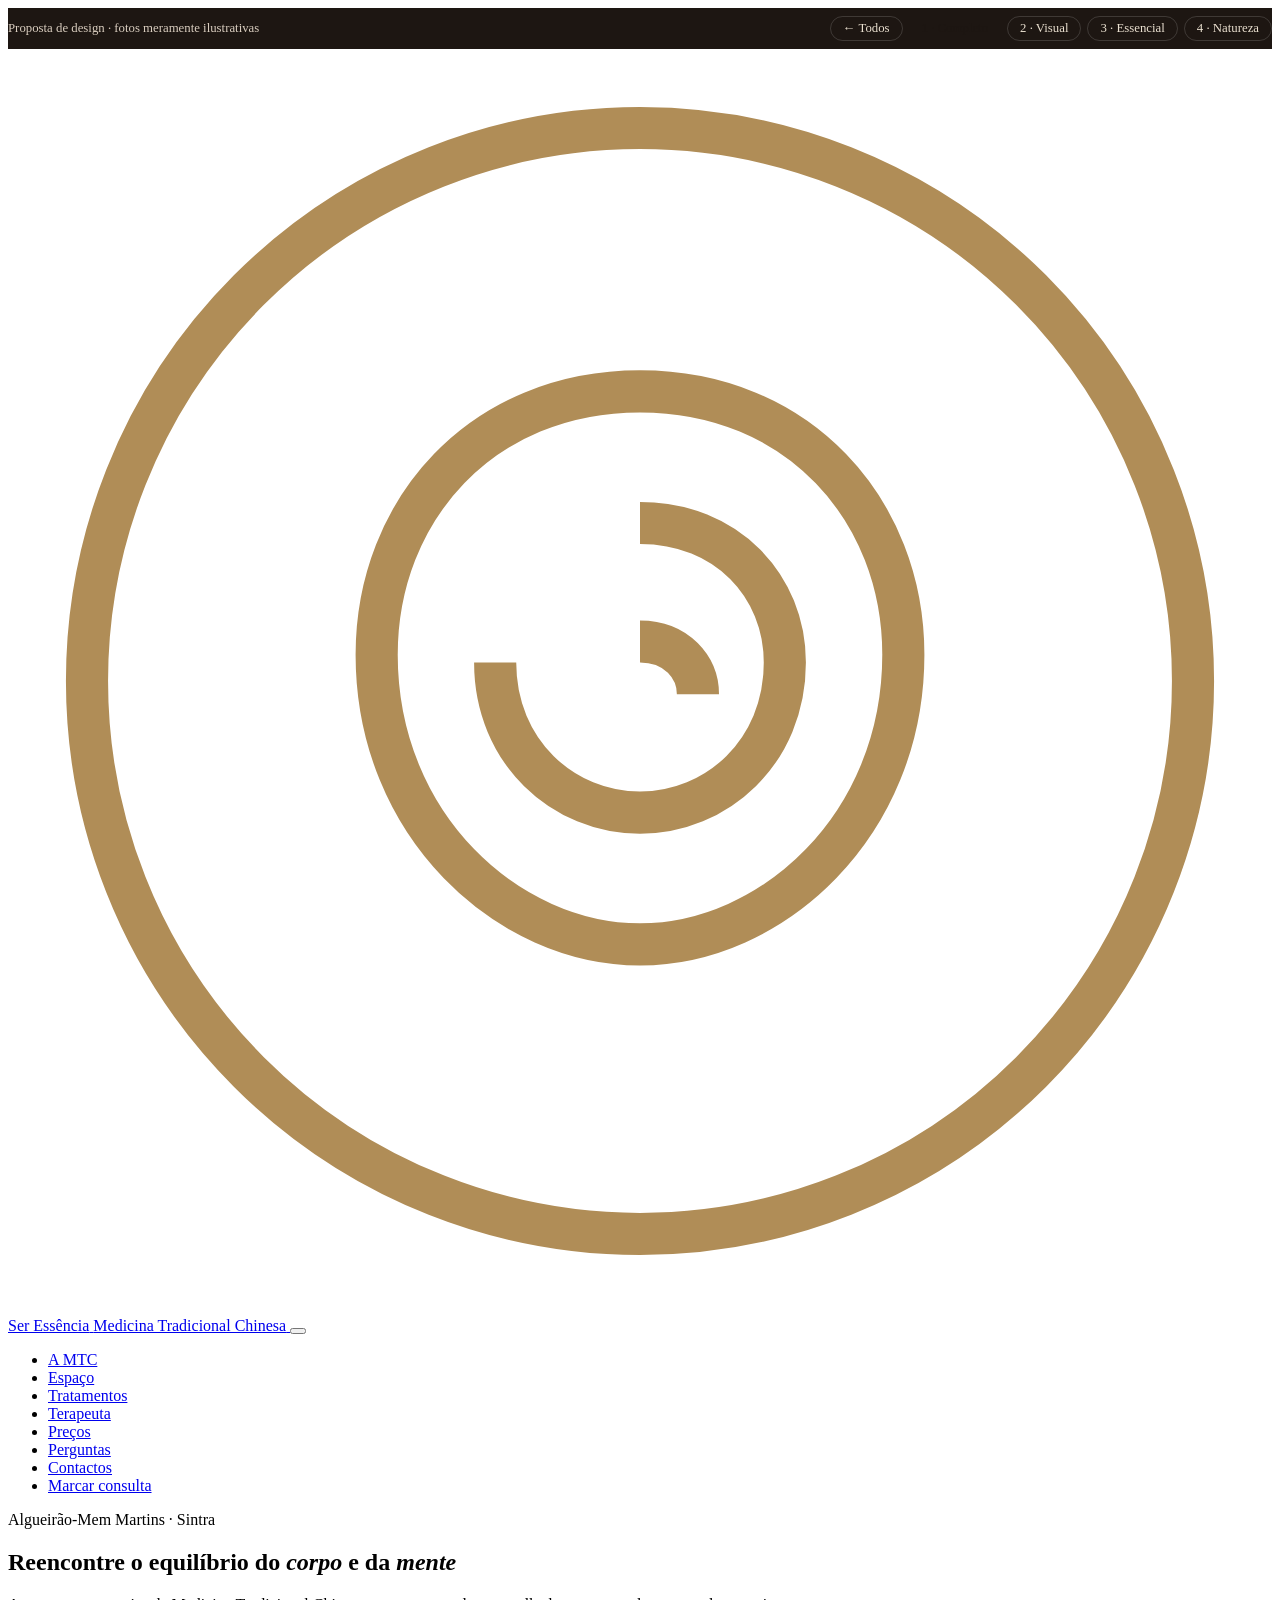
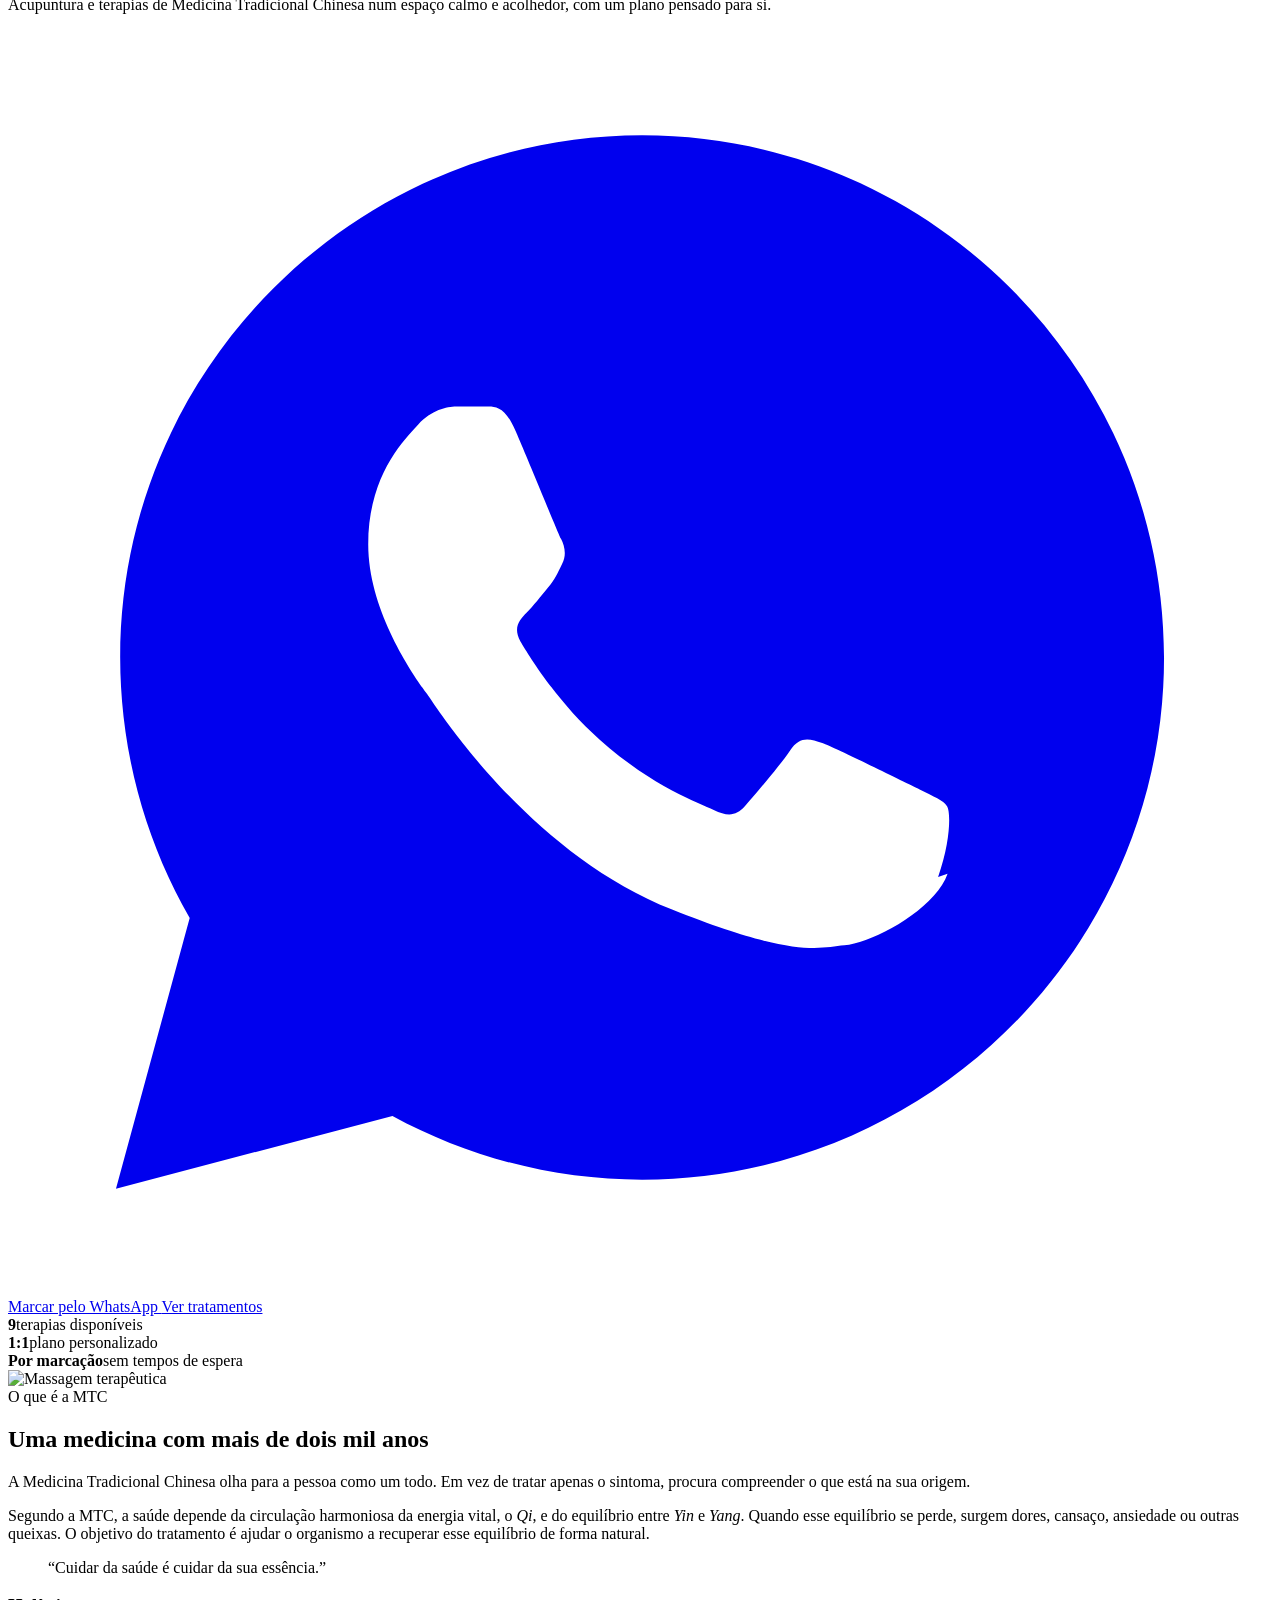
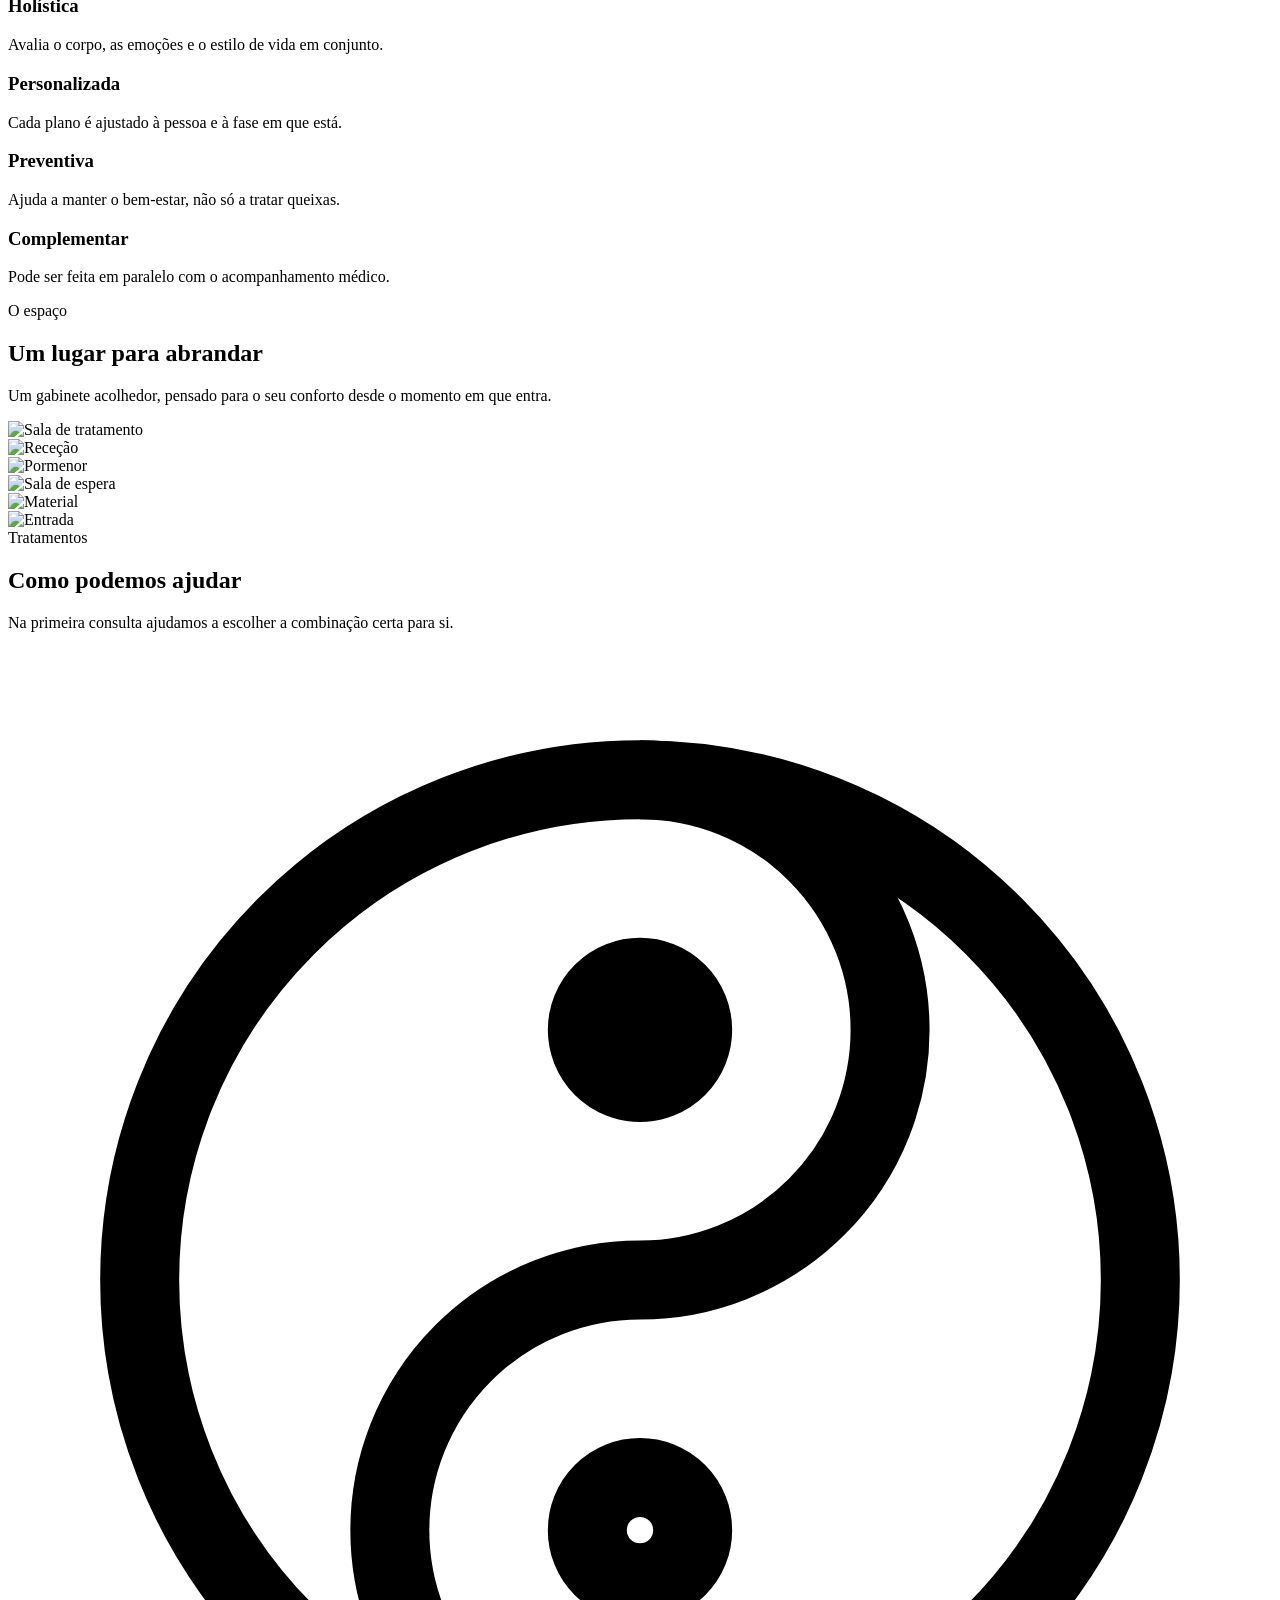
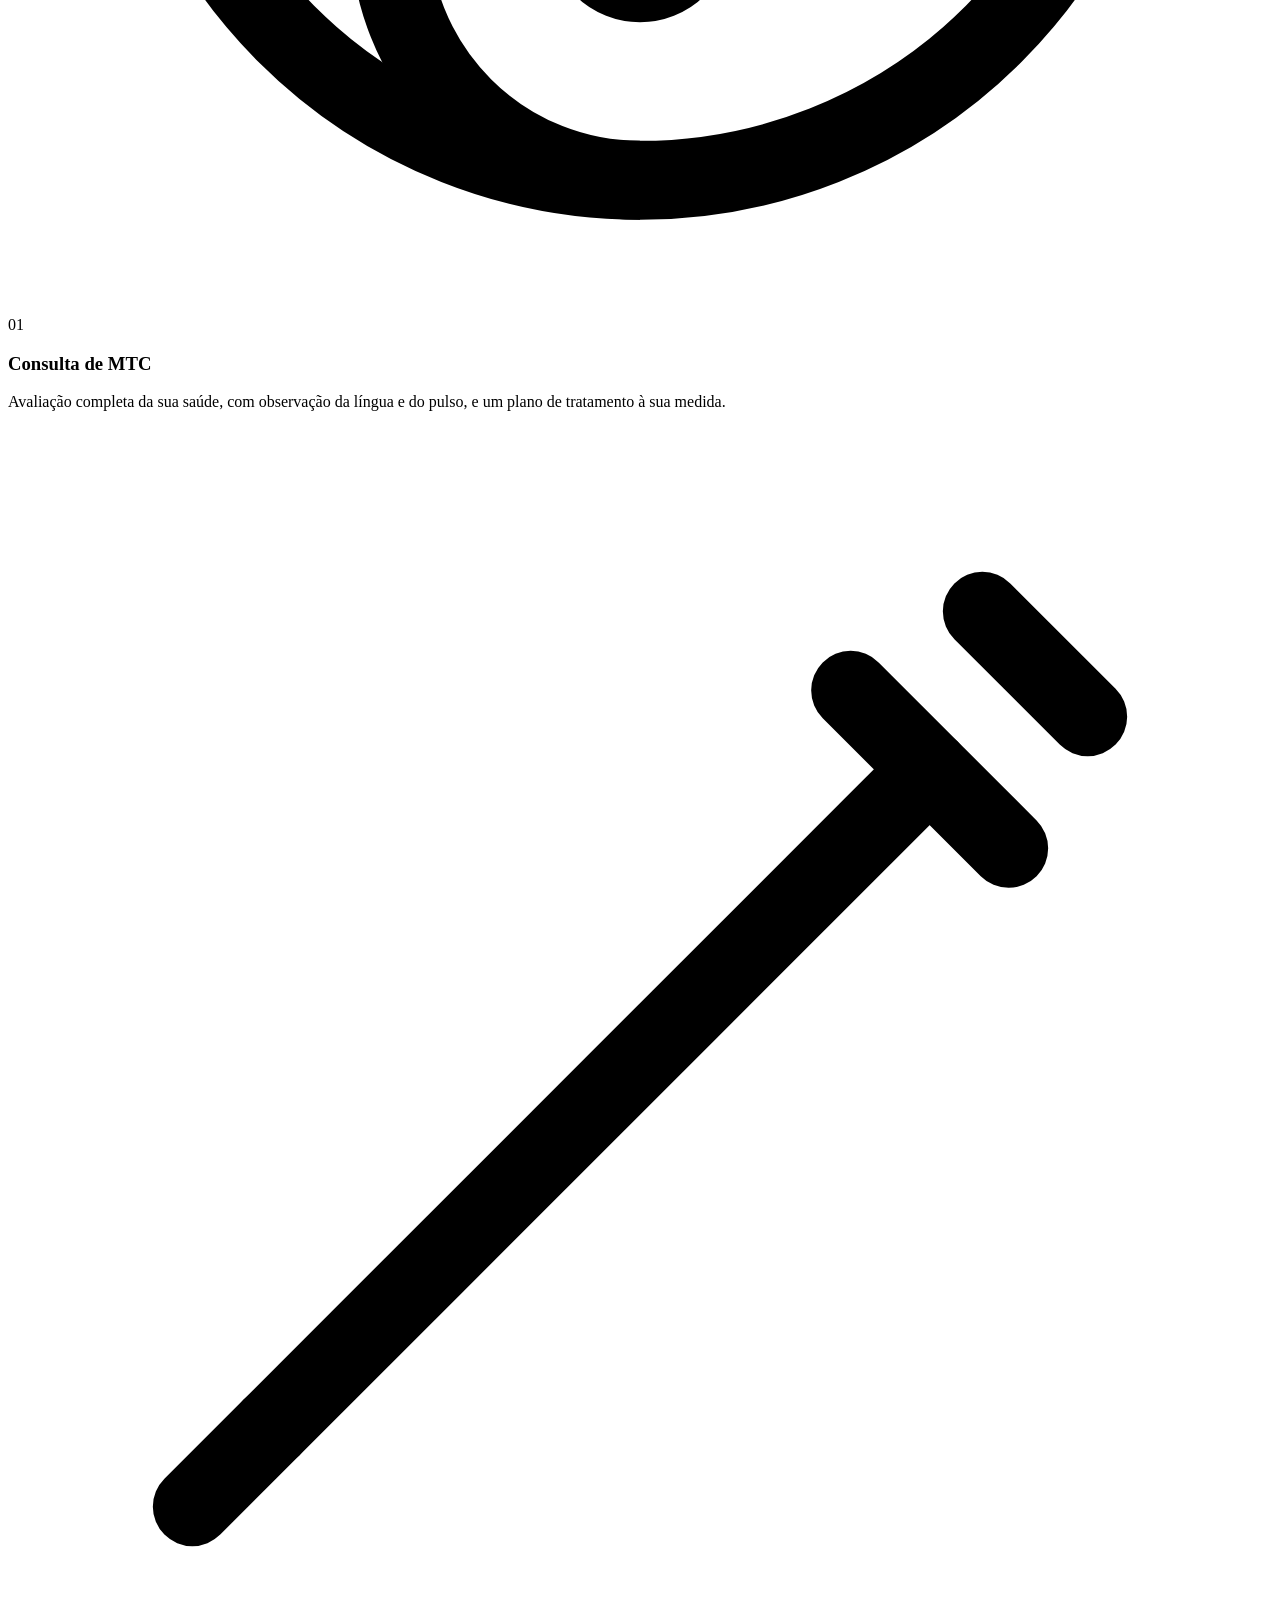
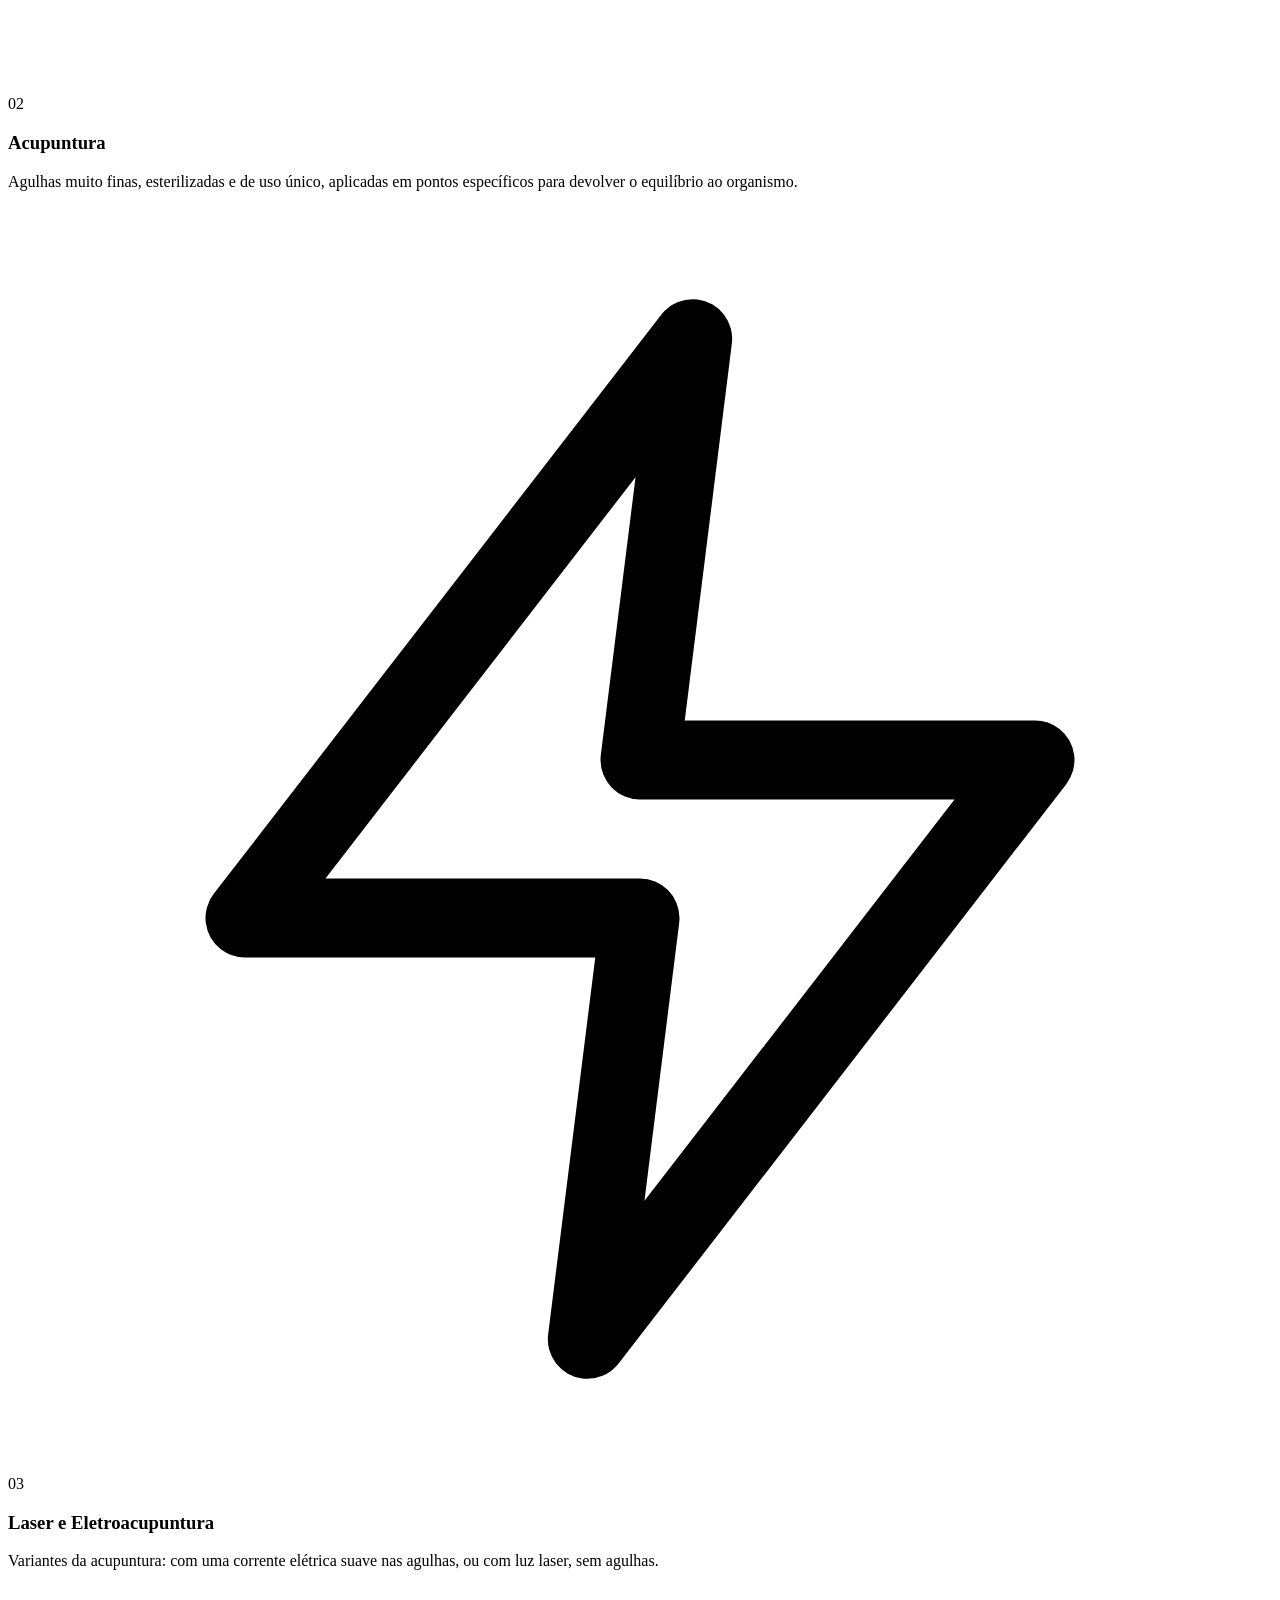
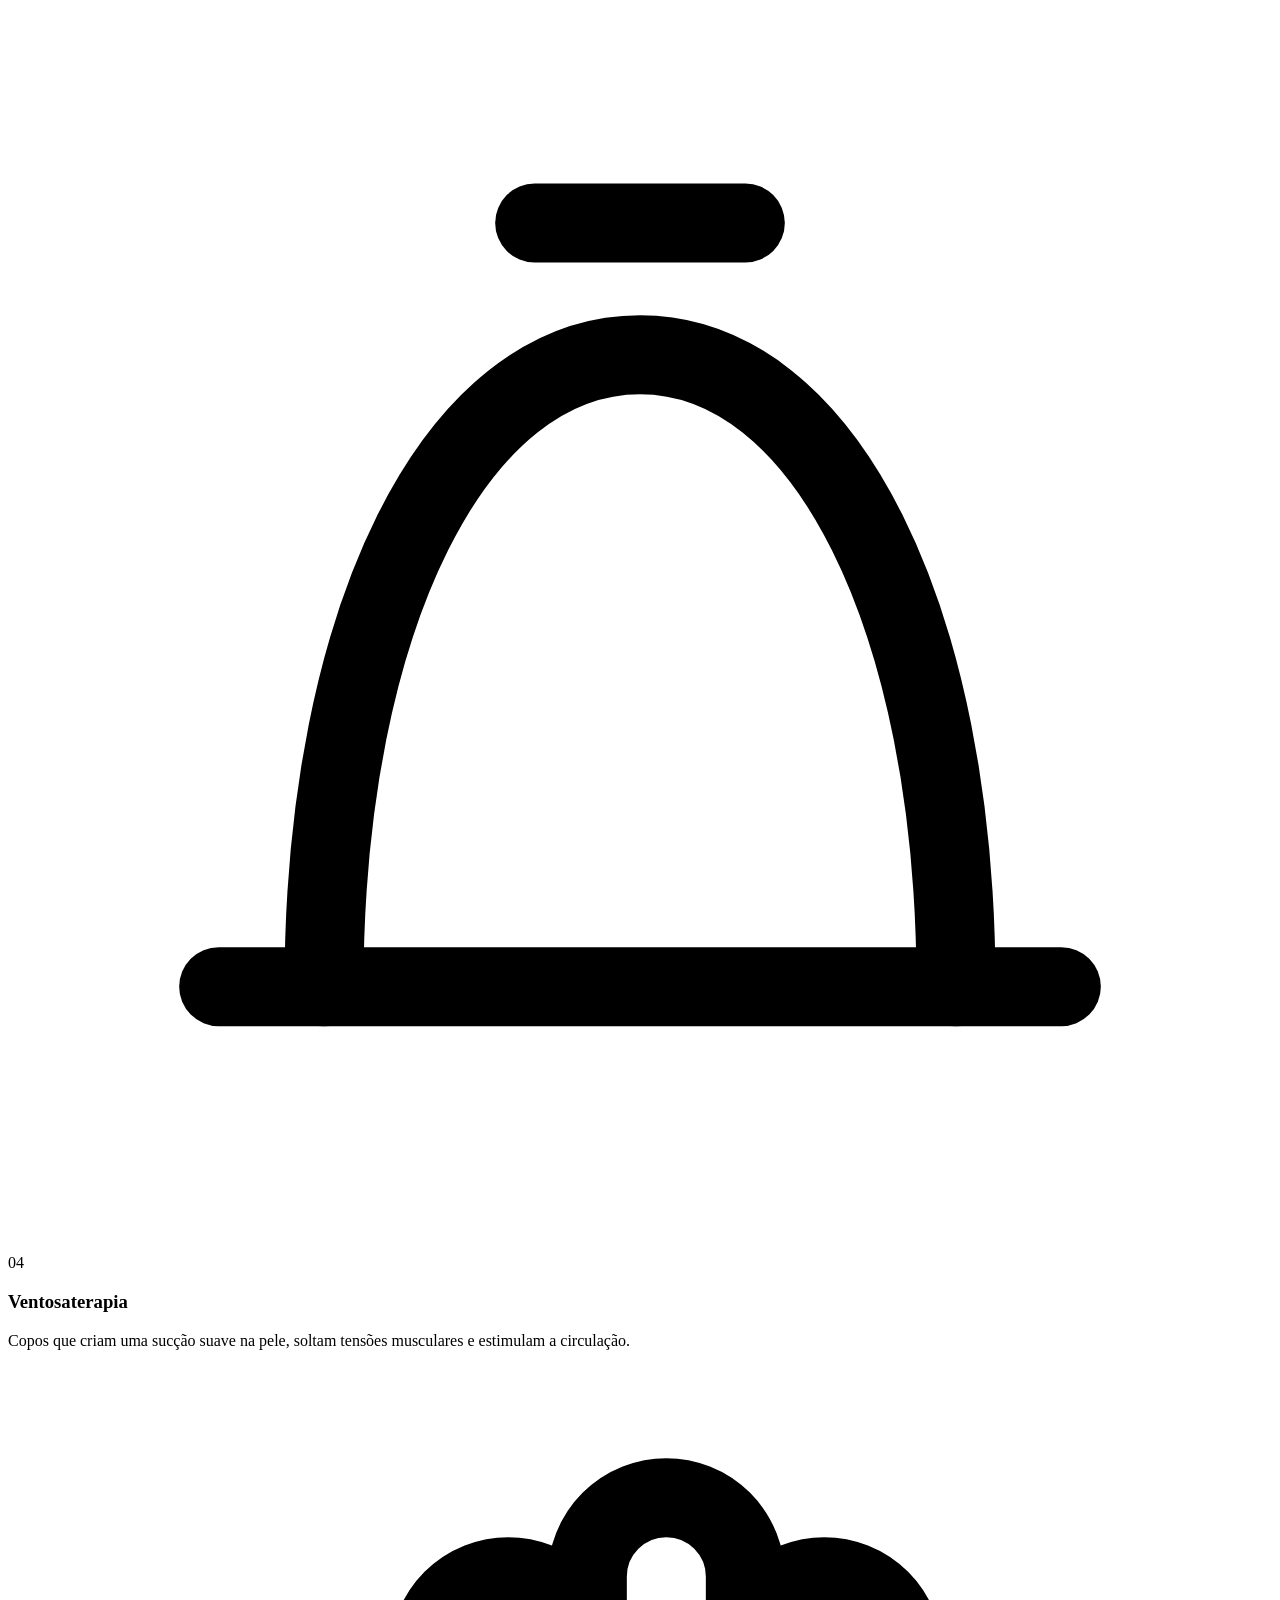
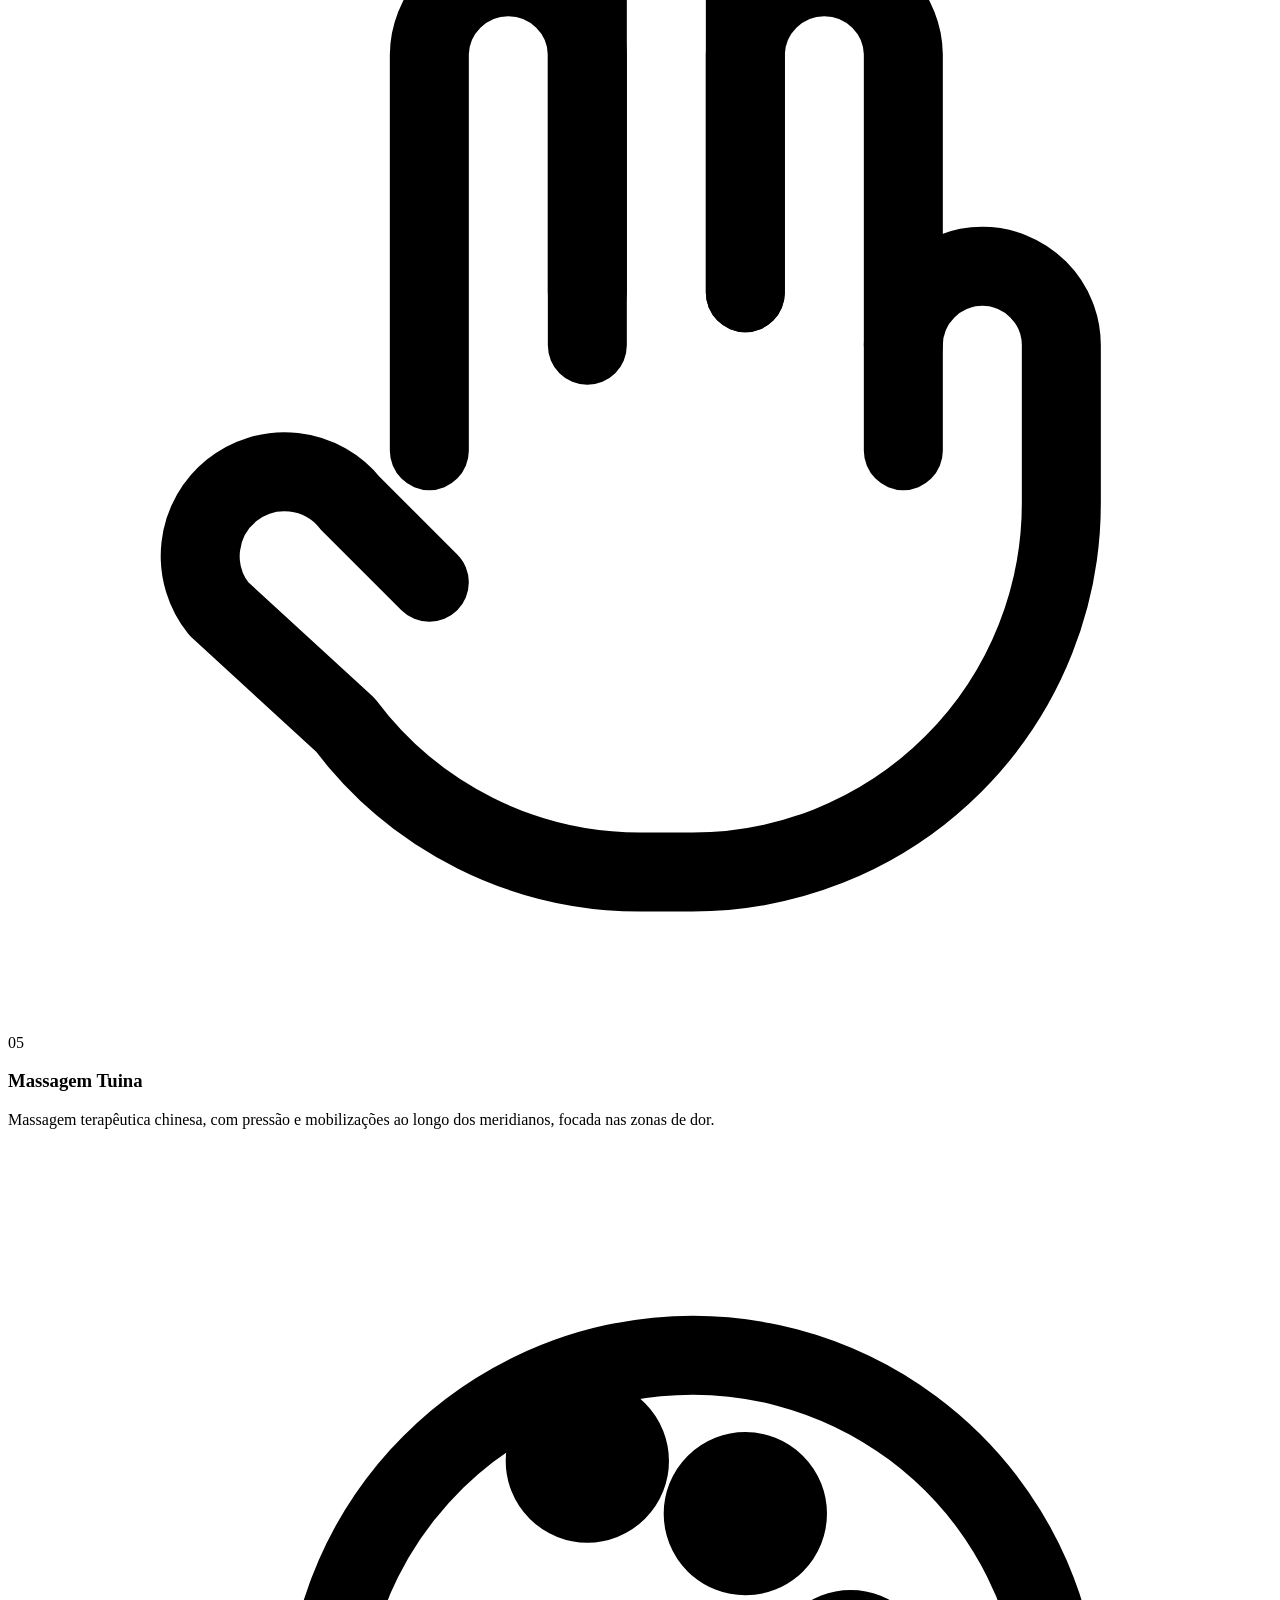
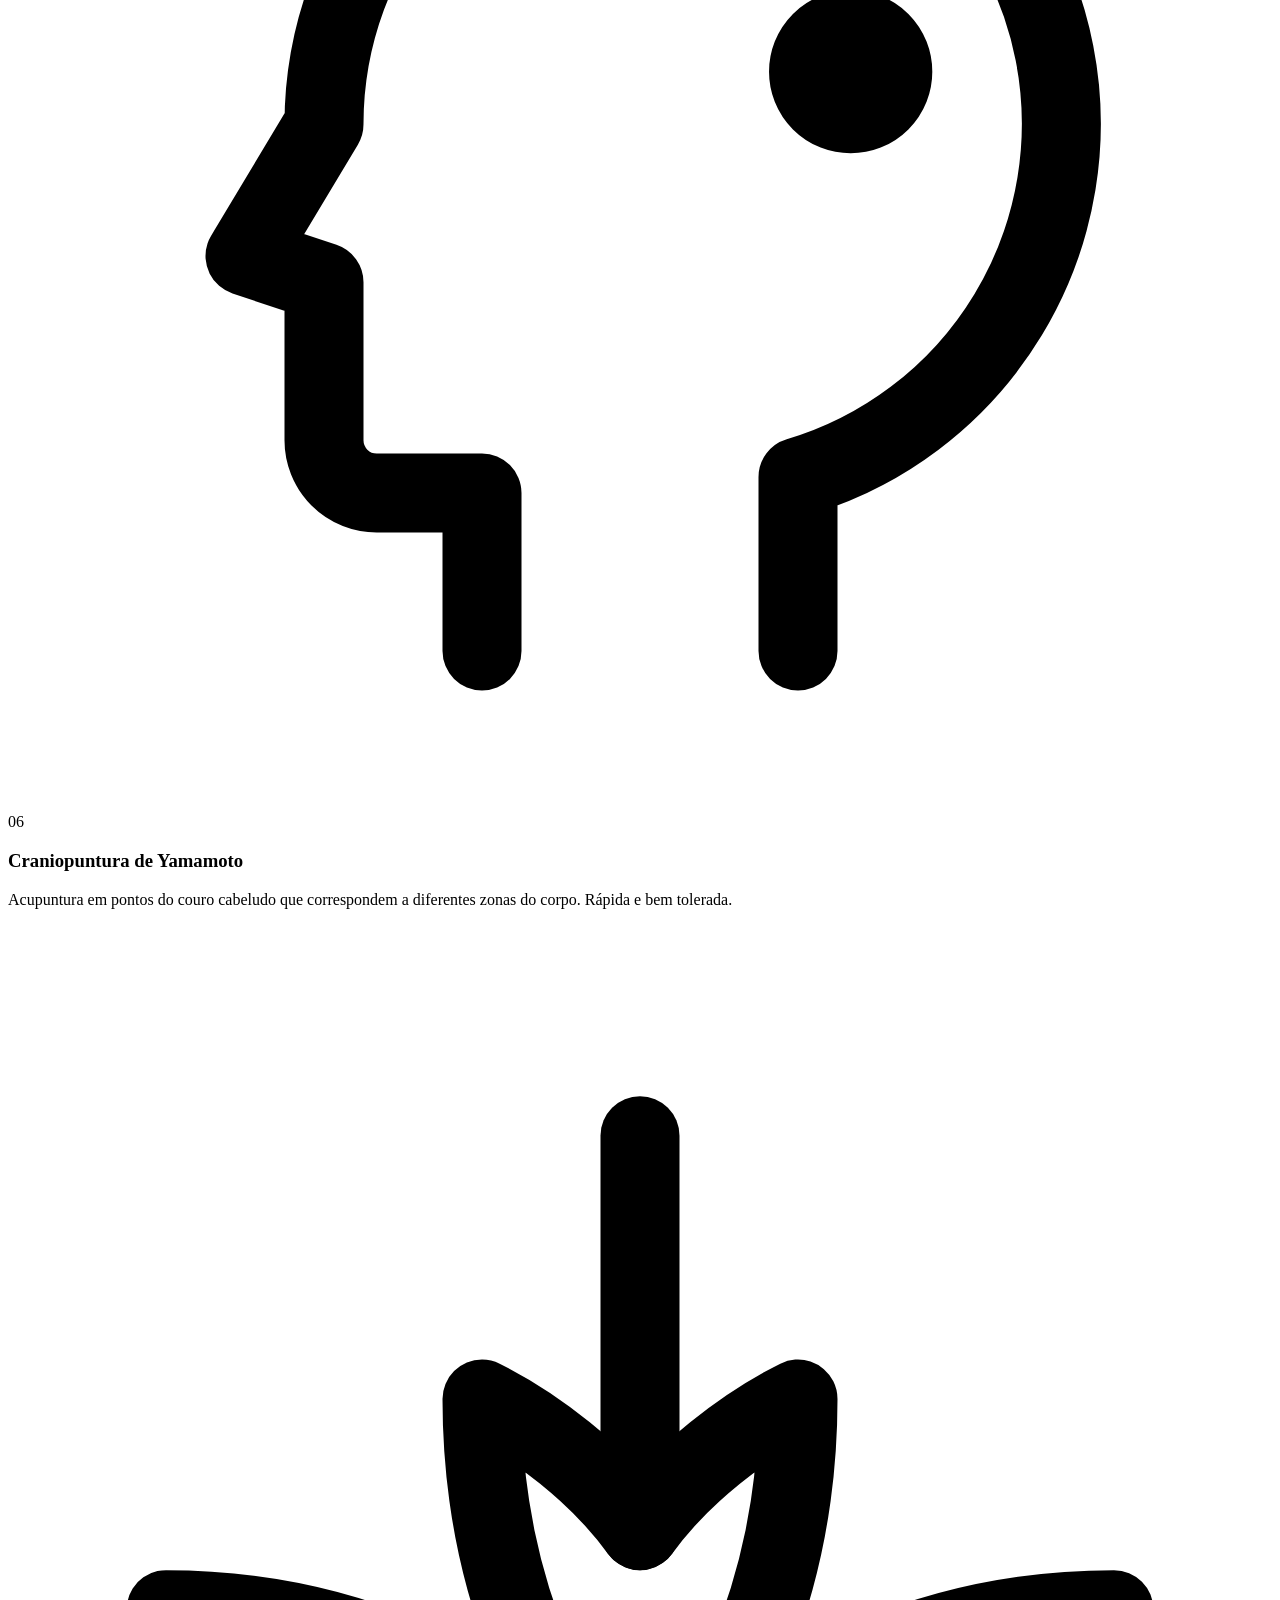
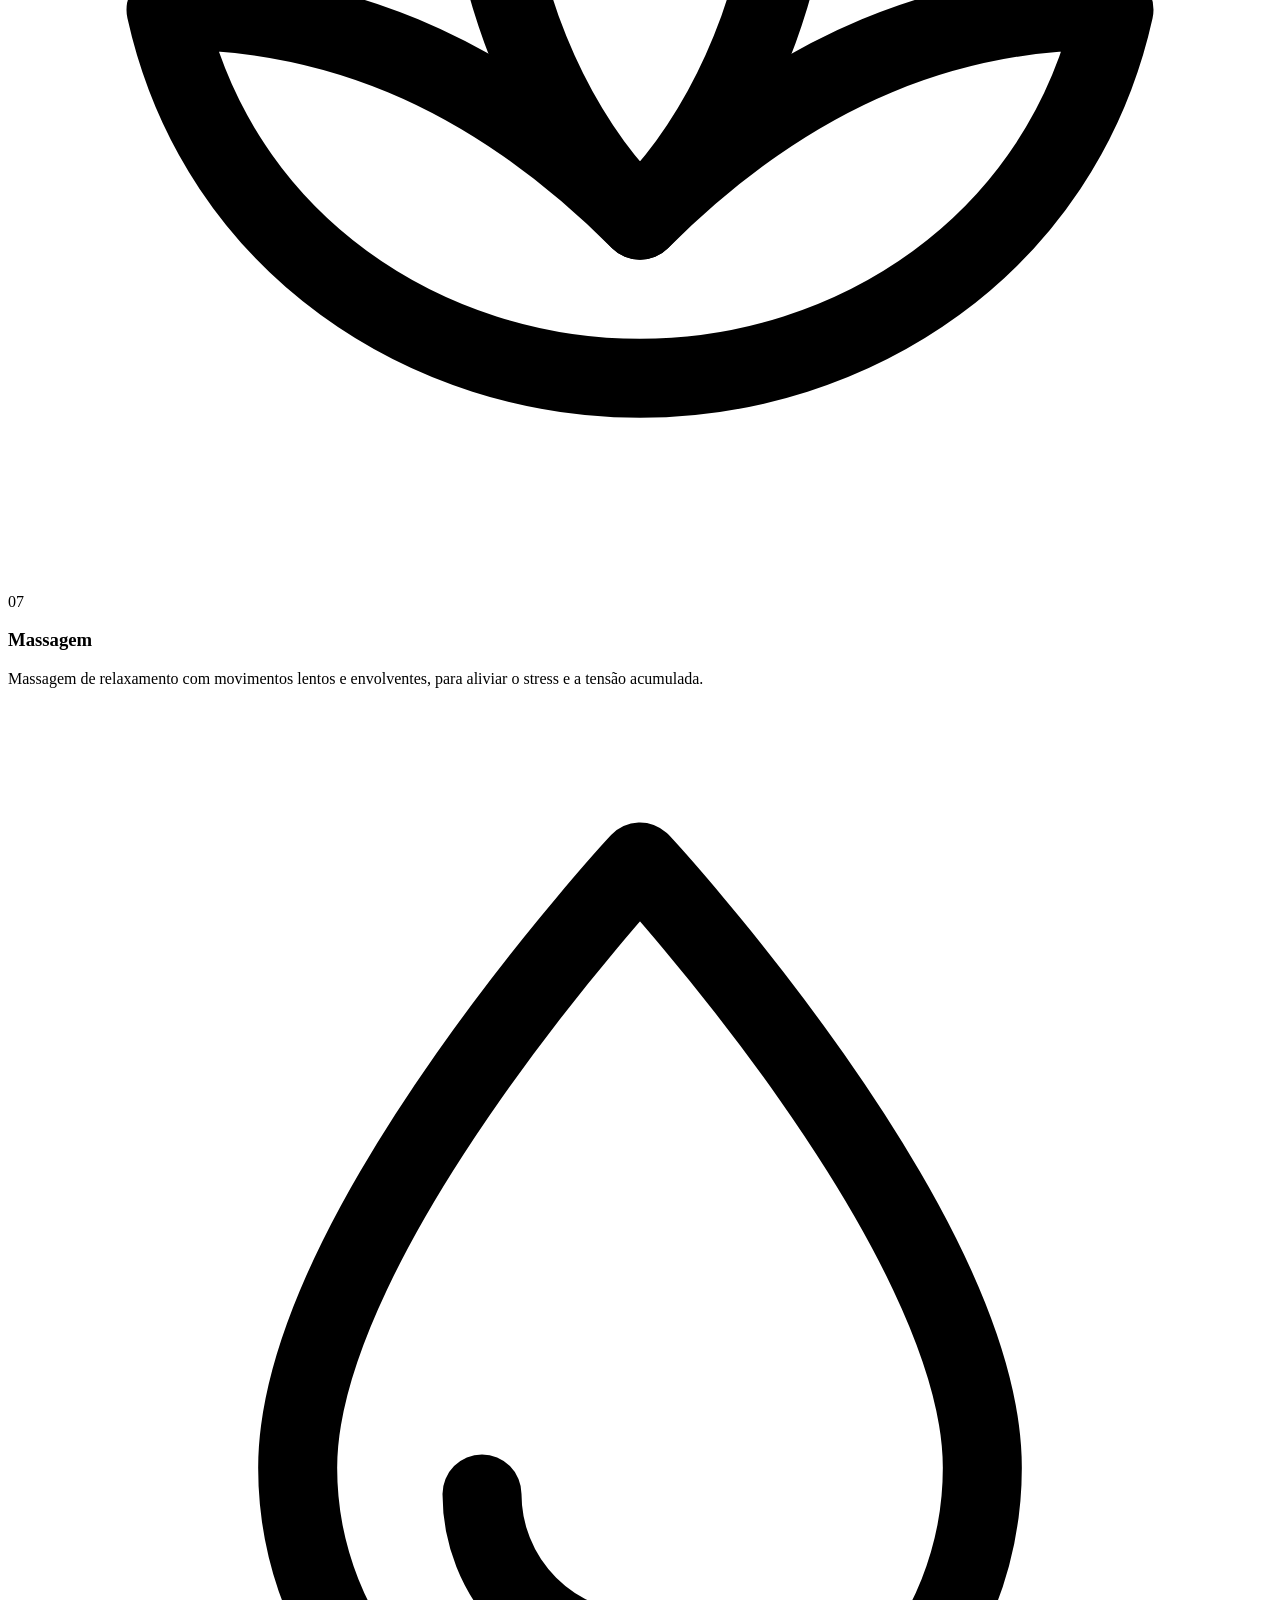
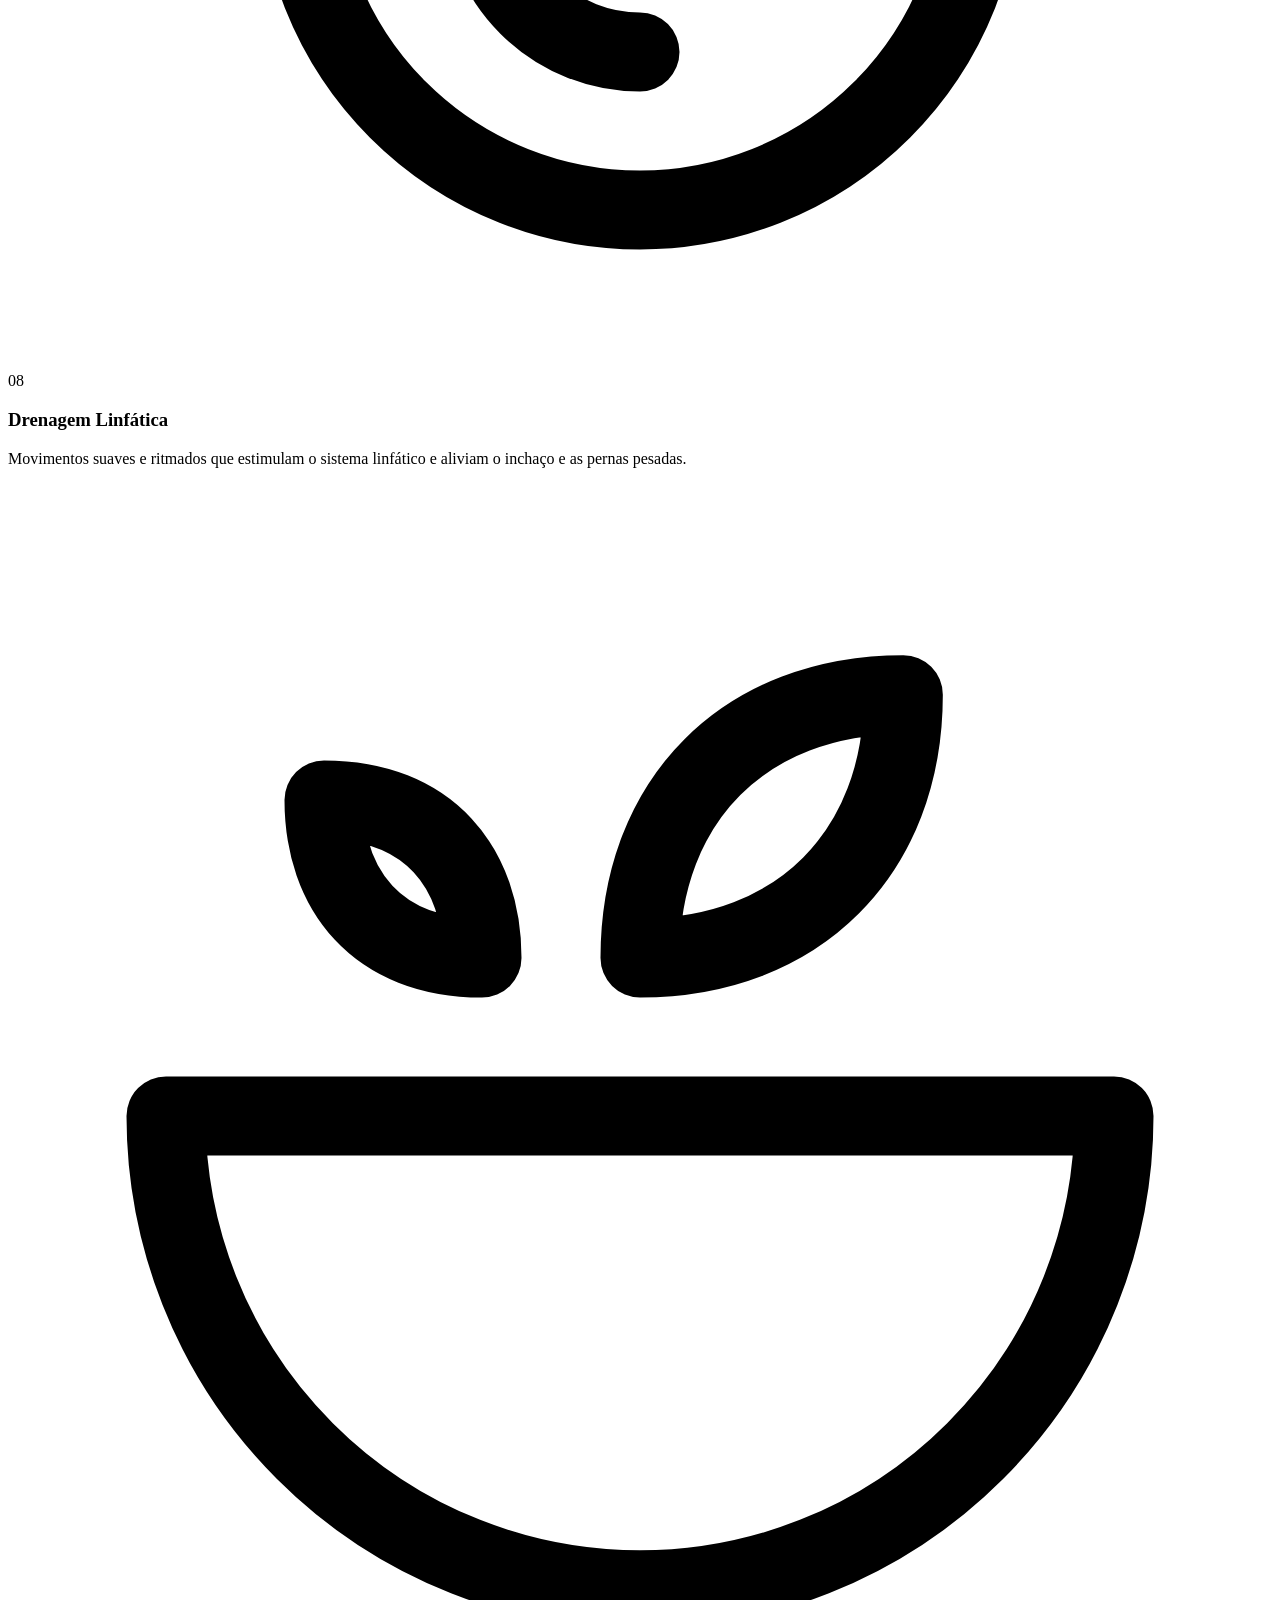
==== modelo-1-completo.html @ 70ec9b0f "Add files via upload" ====
<!doctype html>
<html lang="pt-PT">
<head>
  <meta charset="utf-8">
  <meta name="viewport" content="width=device-width, initial-scale=1">
  <title>Modelo 1 · Completo | Ser Essência | Acupuntura e Medicina Tradicional Chinesa em Mem Martins</title>
  <meta name="description" content="Clínica de Medicina Tradicional Chinesa em Algueirão-Mem Martins: acupuntura, eletroacupuntura, ventosaterapia, massagem Tuina, drenagem linfática e perfil alimentar. Consultas por marcação.">
  <link rel="canonical" href="https://seressencia.pt/">
  <meta name="robots" content="noindex">
  <meta name="theme-color" content="#2b211c">

  <!-- Pré-visualização quando o link é partilhado (WhatsApp, Facebook…) -->
  <meta property="og:type" content="website">
  <meta property="og:locale" content="pt_PT">
  <meta property="og:title" content="Ser Essência | Medicina Tradicional Chinesa">
  <meta property="og:description" content="Acupuntura e terapias de Medicina Tradicional Chinesa em Algueirão-Mem Martins.">
  <meta property="og:url" content="https://seressencia.pt/">
  <meta property="og:image" content="https://seressencia.pt/img/partilha.jpg">

  <link rel="icon" href="../favicon.svg" type="image/svg+xml">
  <link rel="preconnect" href="https://fonts.googleapis.com">
  <link rel="preconnect" href="https://fonts.gstatic.com" crossorigin>
  <link href="https://fonts.googleapis.com/css2?family=Cormorant+Garamond:ital,wght@0,500;0,600;1,500&family=Great+Vibes&family=Jost:wght@300;400;500&display=swap" rel="stylesheet">
  <link rel="stylesheet" href="../css/styles.css">
  <link rel="stylesheet" href="modelos.css">

  <!-- Dados estruturados: ajudam o Google a mostrar morada, telefone e horário -->
  <script type="application/ld+json">
  {
    "@context": "https://schema.org",
    "@type": "MedicalBusiness",
    "name": "Ser Essência — Medicina Tradicional Chinesa",
    "url": "https://seressencia.pt/",
    "telephone": "+351914245622",
    "image": "https://seressencia.pt/img/partilha.jpg",
    "address": {
      "@type": "PostalAddress",
      "streetAddress": "Rua Teresa Gomes 22 A2 A",
      "postalCode": "2725-177",
      "addressLocality": "Algueirão-Mem Martins",
      "addressRegion": "Sintra",
      "addressCountry": "PT"
    },
    "areaServed": ["Algueirão-Mem Martins", "Sintra", "Rio de Mouro", "Mira Sintra"],
    "medicalSpecialty": "Acupuncture"
  }
  </script>
</head>
<body id="topo">
<div class="model-bar"><div class="container"><span>Proposta de design · fotos meramente ilustrativas</span><nav><a href="index.html">← Todos</a><a href="modelo-1-completo.html" class="on">1 · Completo</a><a href="modelo-2-visual.html">2 · Visual</a><a href="modelo-3-essencial.html">3 · Essencial</a><a href="modelo-4-natureza.html">4 · Natureza</a></nav></div></div>

  <!-- ===================== CABEÇALHO ===================== -->
  <header class="site-header">
    <nav class="container nav" aria-label="Navegação principal">
      <a href="#topo" class="brand" aria-label="Ser Essência — início">
        <!-- Substituir por img/logo.svg quando houver o logótipo original -->
        <svg class="brand-mark" viewBox="0 0 48 48" fill="none" stroke="#b08d57" stroke-width="1.6" aria-hidden="true">
          <circle cx="24" cy="24" r="21"/>
          <path d="M24 13c6 0 10 4.5 10 10 0 6.5-5 11-10 11s-10-4.5-10-11c0-5.5 4-10 10-10z"/>
          <path d="M24 18c3.3 0 5.5 2.4 5.5 5.3 0 3.4-2.6 5.7-5.5 5.7s-5.5-2.3-5.5-5.7"/>
          <path d="M24 22.5c1.4 0 2.2 1 2.2 2"/>
        </svg>
        <span>
          <span class="brand-name">Ser Essência</span>
          <span class="brand-sub">Medicina Tradicional Chinesa</span>
        </span>
      </a>

      <button class="nav-toggle" aria-label="Abrir menu" aria-expanded="false" aria-controls="menu">
        <span></span><span></span><span></span>
      </button>

      <ul class="nav-links" id="menu">
        <li><a href="#mtc">A MTC</a></li>
        <li><a href="#gabinete">Espaço</a></li>
        <li><a href="#tratamentos">Tratamentos</a></li>
        <li><a href="#terapeuta">Terapeuta</a></li>
        <li><a href="#precos">Preços</a></li>
        <li><a href="#faq">Perguntas</a></li>
        <li><a href="#contactos">Contactos</a></li>
        <li><a class="btn btn-primary" href="https://wa.me/351914245622?text=Ol%C3%A1!%20Gostaria%20de%20marcar%20uma%20consulta." target="_blank" rel="noopener">Marcar consulta</a></li>
      </ul>
    </nav>
  </header>

  <main>
    <!-- ===================== HERO ===================== -->
    <section class="hero">
      <div class="container hero-grid">
        <div class="reveal">
          <span class="eyebrow">Algueirão-Mem Martins · Sintra</span>
          <h1>Reencontre o equilíbrio do <em>corpo</em> e da <em>mente</em></h1>
          <p class="lead">Acupuntura e terapias de Medicina Tradicional Chinesa num espaço calmo e acolhedor, com um plano pensado para si.</p>
          <div class="hero-actions">
            <a class="btn btn-primary" href="https://wa.me/351914245622?text=Ol%C3%A1!%20Gostaria%20de%20marcar%20uma%20consulta." target="_blank" rel="noopener">
              <svg viewBox="0 0 24 24" fill="currentColor" aria-hidden="true"><path d="M12.04 2C6.58 2 2.13 6.45 2.13 11.91c0 1.75.46 3.45 1.32 4.95L2.05 22l5.25-1.38c1.45.79 3.08 1.21 4.74 1.21 5.46 0 9.91-4.45 9.91-9.91C21.95 6.45 17.5 2 12.04 2zm5.8 14.02c-.24.68-1.42 1.31-1.96 1.36-.5.05-.97.24-3.27-.68-2.77-1.09-4.52-3.92-4.66-4.1-.13-.18-1.11-1.48-1.11-2.83 0-1.34.7-2 .95-2.28.25-.27.54-.34.72-.34h.52c.17 0 .39-.06.61.47.24.55.79 1.9.86 2.04.07.14.11.3.02.48-.09.18-.13.29-.27.45-.13.16-.28.35-.4.47-.13.13-.27.28-.12.55.16.27.7 1.15 1.5 1.86 1.03.92 1.9 1.2 2.17 1.34.27.13.43.11.59-.07.16-.18.68-.79.86-1.06.18-.27.36-.23.61-.14.25.09 1.58.75 1.85.88.27.14.45.2.52.32.07.11.07.66-.17 1.34z"/></svg>
              Marcar pelo WhatsApp
            </a>
            <a class="btn btn-ghost" href="#tratamentos">Ver tratamentos</a>
          </div>
          <div class="hero-facts">
            <div><strong>9</strong>terapias disponíveis</div>
            <div><strong>1:1</strong>plano personalizado</div>
            <div><strong>Por marcação</strong>sem tempos de espera</div>
          </div>
        </div>

        <div class="hero-visual reveal">
          <!-- Para usar uma foto: <div class="photo"><img src="img/gabinete-1.jpg" alt="Sala de tratamento da Ser Essência"></div> -->
          <div class="photo"><img src="https://thumb.wikimedia.org/wikipedia/commons/thumb/4/4b/Shiatsu.jpg/1280px-Shiatsu.jpg" alt="Massagem terapêutica" loading="lazy"></div>
        </div>
      </div>
    </section>

    <!-- ===================== A MTC ===================== -->
    <section class="section about" id="mtc">
      <div class="container about-grid">
        <div class="reveal">
          <span class="eyebrow">O que é a MTC</span>
          <h2>Uma medicina com mais de dois mil anos</h2>
          <p class="lead">A Medicina Tradicional Chinesa olha para a pessoa como um todo. Em vez de tratar apenas o sintoma, procura compreender o que está na sua origem.</p>
          <p>Segundo a MTC, a saúde depende da circulação harmoniosa da energia vital, o <em>Qi</em>, e do equilíbrio entre <em>Yin</em> e <em>Yang</em>. Quando esse equilíbrio se perde, surgem dores, cansaço, ansiedade ou outras queixas. O objetivo do tratamento é ajudar o organismo a recuperar esse equilíbrio de forma natural.</p>
        </div>
        <div class="reveal">
          <blockquote class="quote">“Cuidar da saúde é cuidar da sua essência.”</blockquote>
          <div class="pillars">
            <div class="pillar"><h3>Holística</h3><p>Avalia o corpo, as emoções e o estilo de vida em conjunto.</p></div>
            <div class="pillar"><h3>Personalizada</h3><p>Cada plano é ajustado à pessoa e à fase em que está.</p></div>
            <div class="pillar"><h3>Preventiva</h3><p>Ajuda a manter o bem-estar, não só a tratar queixas.</p></div>
            <div class="pillar"><h3>Complementar</h3><p>Pode ser feita em paralelo com o acompanhamento médico.</p></div>
          </div>
        </div>
      </div>
    </section>

    <!-- ===================== GALERIA ===================== -->
    <section class="section bg-paper" id="gabinete">
      <div class="container">
        <div class="section-head center reveal">
          <span class="eyebrow">O espaço</span>
          <h2>Um lugar para abrandar</h2>
          <p class="lead">Um gabinete acolhedor, pensado para o seu conforto desde o momento em que entra.</p>
        </div>
        <div class="gallery-grid reveal">
          <div class="photo"><img src="https://thumb.wikimedia.org/wikipedia/commons/thumb/d/d9/YHI_Spa_treatment_room_at_Paradisus_by_Meli%C3%A1_Bali.jpg/1280px-YHI_Spa_treatment_room_at_Paradisus_by_Meli%C3%A1_Bali.jpg" alt="Sala de tratamento" loading="lazy"></div>
          <div class="photo"><img src="https://thumb.wikimedia.org/wikipedia/commons/thumb/d/d2/Couples_relaxation_room_at_Emotions_Spa_Kampala.jpg/1280px-Couples_relaxation_room_at_Emotions_Spa_Kampala.jpg" alt="Receção" loading="lazy"></div>
          <div class="photo"><img src="https://thumb.wikimedia.org/wikipedia/commons/thumb/2/28/Acupuncture-needles.jpg/1280px-Acupuncture-needles.jpg" alt="Pormenor" loading="lazy"></div>
          <div class="photo"><img src="https://thumb.wikimedia.org/wikipedia/commons/thumb/1/17/Massage_at_Witches_Falls_Cottages_%28cropped%29.jpg/1280px-Massage_at_Witches_Falls_Cottages_%28cropped%29.jpg" alt="Sala de espera" loading="lazy"></div>
          <div class="photo"><img src="https://thumb.wikimedia.org/wikipedia/commons/thumb/9/94/Cupping-chinese_medicine.jpg/1280px-Cupping-chinese_medicine.jpg" alt="Material" loading="lazy"></div>
          <div class="photo"><img src="https://upload.wikimedia.org/wikipedia/commons/1/13/Herbal_medicine.jpg" alt="Entrada" loading="lazy"></div>
        </div>
      </div>
    </section>

    <!-- ===================== TRATAMENTOS ===================== -->
    <section class="section bg-cream" id="tratamentos">
      <div class="container">
        <div class="section-head center reveal">
          <span class="eyebrow">Tratamentos</span>
          <h2>Como podemos ajudar</h2>
          <p class="lead">Na primeira consulta ajudamos a escolher a combinação certa para si.</p>
        </div>

        <div class="treatments">
          <article class="treatment reveal" id="t-mtc">
            <div class="treatment-top">
              <span class="icon"><svg viewBox="0 0 24 24" fill="none" stroke="currentColor" stroke-width="1.5"><circle cx="12" cy="12" r="9.5"/><path d="M12 2.5a4.75 4.75 0 0 1 0 9.5 4.75 4.75 0 0 0 0 9.5"/><circle cx="12" cy="7.25" r="1" fill="currentColor"/><circle cx="12" cy="16.75" r="1"/></svg></span>
              <span class="num">01</span>
            </div>
            <h3>Consulta de MTC</h3>
            <p>Avaliação completa da sua saúde, com observação da língua e do pulso, e um plano de tratamento à sua medida.</p>
          </article>
          <article class="treatment reveal" id="t-acupuntura">
            <div class="treatment-top">
              <span class="icon"><svg viewBox="0 0 24 24" fill="none" stroke="currentColor" stroke-width="1.5" stroke-linecap="round"><path d="M5 19 17.5 6.5"/><path d="m16 5 3 3"/><path d="M18.5 3.5 20.5 5.5"/><path d="M3.5 20.5 5 19"/></svg></span>
              <span class="num">02</span>
            </div>
            <h3>Acupuntura</h3>
            <p>Agulhas muito finas, esterilizadas e de uso único, aplicadas em pontos específicos para devolver o equilíbrio ao organismo.</p>
          </article>
          <article class="treatment reveal" id="t-eletro">
            <div class="treatment-top">
              <span class="icon"><svg viewBox="0 0 24 24" fill="none" stroke="currentColor" stroke-width="1.5" stroke-linejoin="round"><path d="M13 2.5 4.5 13.5H12l-1 8 8.5-11H12z"/></svg></span>
              <span class="num">03</span>
            </div>
            <h3>Laser e Eletroacupuntura</h3>
            <p>Variantes da acupuntura: com uma corrente elétrica suave nas agulhas, ou com luz laser, sem agulhas.</p>
          </article>
          <article class="treatment reveal" id="t-ventosas">
            <div class="treatment-top">
              <span class="icon"><svg viewBox="0 0 24 24" fill="none" stroke="currentColor" stroke-width="1.5" stroke-linecap="round"><path d="M6 19c0-7 2.5-12 6-12s6 5 6 12"/><path d="M4 19h16"/><path d="M10 4.5h4"/></svg></span>
              <span class="num">04</span>
            </div>
            <h3>Ventosaterapia</h3>
            <p>Copos que criam uma sucção suave na pele, soltam tensões musculares e estimulam a circulação.</p>
          </article>
          <article class="treatment reveal" id="t-tuina">
            <div class="treatment-top">
              <span class="icon"><svg viewBox="0 0 24 24" fill="none" stroke="currentColor" stroke-width="1.5" stroke-linecap="round" stroke-linejoin="round"><path d="M8 13V5.5a1.5 1.5 0 0 1 3 0V11"/><path d="M11 10V4a1.5 1.5 0 0 1 3 0v6"/><path d="M14 10V5.5a1.5 1.5 0 0 1 3 0V13"/><path d="M17 11a1.5 1.5 0 0 1 3 0v3a7 7 0 0 1-7 7h-1a7 7 0 0 1-5.6-2.8L4 16a1.6 1.6 0 0 1 2.5-2L8 15.5"/></svg></span>
              <span class="num">05</span>
            </div>
            <h3>Massagem Tuina</h3>
            <p>Massagem terapêutica chinesa, com pressão e mobilizações ao longo dos meridianos, focada nas zonas de dor.</p>
          </article>
          <article class="treatment reveal" id="t-yamamoto">
            <div class="treatment-top">
              <span class="icon"><svg viewBox="0 0 24 24" fill="none" stroke="currentColor" stroke-width="1.5" stroke-linecap="round" stroke-linejoin="round"><path d="M9 21v-3H7a1 1 0 0 1-1-1v-3l-1.5-.5L6 11a7 7 0 1 1 9 6.7V21"/><circle cx="11" cy="6" r=".8" fill="currentColor"/><circle cx="14" cy="7" r=".8" fill="currentColor"/><circle cx="16" cy="10" r=".8" fill="currentColor"/></svg></span>
              <span class="num">06</span>
            </div>
            <h3>Craniopuntura de Yamamoto</h3>
            <p>Acupuntura em pontos do couro cabeludo que correspondem a diferentes zonas do corpo. Rápida e bem tolerada.</p>
          </article>
          <article class="treatment reveal" id="t-massagem">
            <div class="treatment-top">
              <span class="icon"><svg viewBox="0 0 24 24" fill="none" stroke="currentColor" stroke-width="1.5" stroke-linecap="round" stroke-linejoin="round"><path d="M12 20c-4 0-8-2.5-9-7 3 0 6 1 9 4 3-3 6-4 9-4-1 4.5-5 7-9 7z"/><path d="M12 17c-2-2-3-5-3-8 1 .5 2.2 1.4 3 2.5.8-1.1 2-2 3-2.5 0 3-1 6-3 8z"/><path d="M12 11.5V4"/></svg></span>
              <span class="num">07</span>
            </div>
            <h3>Massagem</h3>
            <p>Massagem de relaxamento com movimentos lentos e envolventes, para aliviar o stress e a tensão acumulada.</p>
          </article>
          <article class="treatment reveal" id="t-drenagem">
            <div class="treatment-top">
              <span class="icon"><svg viewBox="0 0 24 24" fill="none" stroke="currentColor" stroke-width="1.5" stroke-linejoin="round"><path d="M12 3s6.5 7 6.5 11.5a6.5 6.5 0 0 1-13 0C5.5 10 12 3 12 3z"/><path d="M9 15a3 3 0 0 0 3 3" stroke-linecap="round"/></svg></span>
              <span class="num">08</span>
            </div>
            <h3>Drenagem Linfática</h3>
            <p>Movimentos suaves e ritmados que estimulam o sistema linfático e aliviam o inchaço e as pernas pesadas.</p>
          </article>
          <article class="treatment reveal" id="t-alimentar">
            <div class="treatment-top">
              <span class="icon"><svg viewBox="0 0 24 24" fill="none" stroke="currentColor" stroke-width="1.5" stroke-linecap="round" stroke-linejoin="round"><path d="M3 12h18a9 9 0 0 1-18 0z"/><path d="M12 9c0-3 2-5 5-5 0 3-2 5-5 5z"/><path d="M9 9c0-1.7-1-3-3-3 0 1.7 1 3 3 3z"/></svg></span>
              <span class="num">09</span>
            </div>
            <h3>Perfil Alimentar</h3>
            <p>Recomendações de alimentação ajustadas à sua constituição e à época do ano, segundo a MTC.</p>
          </article>
        </div>

        <p class="disclaimer">As terapêuticas da Medicina Tradicional Chinesa são complementares e não substituem o diagnóstico nem o acompanhamento médico.</p>
      </div>
    </section>

    <!-- ===================== TERAPEUTA ===================== -->
    <section class="section bg-paper" id="terapeuta">
      <div class="container therapist-grid">
        <div class="photo reveal"><img src="https://upload.wikimedia.org/wikipedia/commons/6/64/Thai_woman_meditating.jpg" alt="Terapeuta" loading="lazy"></div>
        <div class="reveal">
          <span class="eyebrow">Quem cuida de si</span>
          <h2><span class="todo">Nome do/a terapeuta</span></h2>
          <p class="lead"><span class="todo">Breve apresentação: percurso, como chegou à Medicina Tradicional Chinesa e o que a/o motiva neste trabalho.</span></p>
          <p>A Ser Essência nasceu da vontade de criar um espaço tranquilo onde cada pessoa é ouvida com tempo e tratada como um todo.</p>
          <ul class="credentials">
            <li><span class="todo">Formação em Medicina Tradicional Chinesa (escola, ano)</span></li>
            <li><span class="todo">Cédula profissional ACSS n.º 00000</span></li>
            <li><span class="todo">Outras formações (ex.: Craniopuntura de Yamamoto, Tuina)</span></li>
          </ul>
        </div>
      </div>
    </section>

    <!-- ===================== PREÇOS ===================== -->
    <!-- Para alterar um preço, muda só o texto dentro de <span class="price-value">. -->
    <section class="section prices bg-cream" id="precos">
      <div class="container">
        <div class="section-head center reveal">
          <span class="eyebrow">Preçário</span>
          <h2>Preços</h2>
          <p class="lead">Valores por sessão. Na primeira consulta explicamos o plano e o número de sessões previsto.</p>
        </div>

        <div class="price-list reveal">
          <div class="price-row">
            <div class="price-name"><a href="#t-mtc">1.ª Consulta de MTC</a><small><span class="todo">60 min</span></small></div>
            <span class="price-dots" aria-hidden="true"></span>
            <span class="price-value"><span class="todo">00 €</span></span>
          </div>
          <div class="price-row">
            <div class="price-name"><a href="#t-acupuntura">Acupuntura</a><small><span class="todo">45 min</span></small></div>
            <span class="price-dots" aria-hidden="true"></span>
            <span class="price-value"><span class="todo">00 €</span></span>
          </div>
          <div class="price-row">
            <div class="price-name"><a href="#t-eletro">Laser e Eletroacupuntura</a><small><span class="todo">45 min</span></small></div>
            <span class="price-dots" aria-hidden="true"></span>
            <span class="price-value"><span class="todo">00 €</span></span>
          </div>
          <div class="price-row">
            <div class="price-name"><a href="#t-ventosas">Ventosaterapia</a><small><span class="todo">30 min</span></small></div>
            <span class="price-dots" aria-hidden="true"></span>
            <span class="price-value"><span class="todo">00 €</span></span>
          </div>
          <div class="price-row">
            <div class="price-name"><a href="#t-tuina">Massagem Tuina</a><small><span class="todo">45 min</span></small></div>
            <span class="price-dots" aria-hidden="true"></span>
            <span class="price-value"><span class="todo">00 €</span></span>
          </div>
          <div class="price-row">
            <div class="price-name"><a href="#t-yamamoto">Craniopuntura de Yamamoto</a><small><span class="todo">30 min</span></small></div>
            <span class="price-dots" aria-hidden="true"></span>
            <span class="price-value"><span class="todo">00 €</span></span>
          </div>
          <div class="price-row">
            <div class="price-name"><a href="#t-massagem">Massagem de relaxamento</a><small><span class="todo">60 min</span></small></div>
            <span class="price-dots" aria-hidden="true"></span>
            <span class="price-value"><span class="todo">00 €</span></span>
          </div>
          <div class="price-row">
            <div class="price-name"><a href="#t-drenagem">Drenagem Linfática</a><small><span class="todo">60 min</span></small></div>
            <span class="price-dots" aria-hidden="true"></span>
            <span class="price-value"><span class="todo">00 €</span></span>
          </div>
          <div class="price-row">
            <div class="price-name"><a href="#t-alimentar">Perfil Alimentar</a><small><span class="todo">60 min</span></small></div>
            <span class="price-dots" aria-hidden="true"></span>
            <span class="price-value"><span class="todo">00 €</span></span>
          </div>

          <!-- Apagar este bloco se a clínica não tiver pacotes -->
          <div class="price-pack">
            <div>
              <h3>Pacote de <span class="todo">5</span> sessões</h3>
              <p>Para tratamentos continuados. <span class="todo">Válido durante 3 meses.</span></p>
            </div>
            <span class="price-value"><span class="todo">00 €</span></span>
          </div>
        </div>

        <p class="disclaimer">Pagamento: <span class="todo">numerário, MB WAY e multibanco</span>. Preços com IVA incluído, quando aplicável. Desmarcações com pelo menos 24 horas de antecedência.</p>
      </div>
    </section>

    <!-- ===================== FAQ ===================== -->
    <section class="section" id="faq">
      <div class="container">
        <div class="section-head center reveal">
          <span class="eyebrow">Perguntas frequentes</span>
          <h2>Dúvidas antes da primeira consulta</h2>
        </div>
        <div class="faq-list reveal">
          <details>
            <summary>A acupuntura dói?</summary>
            <p>As agulhas são muito mais finas do que as de uma injeção. A maioria das pessoas sente apenas uma ligeira picada ao inserir e, depois, sensações de calor, peso ou formigueiro, que são normais. Muitas pessoas acabam por relaxar ou até adormecer durante a sessão. Se preferir, existe a opção de acupuntura a laser, sem agulhas.</p>
          </details>
          <details>
            <summary>As agulhas são seguras?</summary>
            <p>Sim. Utilizamos apenas agulhas esterilizadas e de uso único, que são abertas à sua frente e descartadas no final da sessão.</p>
          </details>
          <details>
            <summary>Quantas sessões vou precisar?</summary>
            <p>Depende da queixa e de cada pessoa. Situações recentes costumam responder em poucas sessões, enquanto problemas de longa duração precisam normalmente de um acompanhamento mais prolongado. Na primeira consulta damos-lhe uma estimativa.</p>
          </details>
          <details>
            <summary>Quanto tempo demora uma sessão?</summary>
            <p>Uma sessão dura, em média, <span class="todo">45 a 60 minutos</span>. A primeira consulta é um pouco mais longa, porque inclui a avaliação completa.</p>
          </details>
          <details>
            <summary>Como me devo preparar?</summary>
            <p>Venha com roupa confortável e evite vir em jejum ou logo a seguir a uma refeição pesada. Se tiver exames ou relatórios médicos recentes, traga-os consigo.</p>
          </details>
          <details>
            <summary>Posso fazer MTC se já estiver a ser seguido/a por um médico?</summary>
            <p>Sim. A Medicina Tradicional Chinesa é complementar e não substitui o acompanhamento médico. Informe-nos sempre da medicação que toma e de qualquer condição de saúde, incluindo gravidez.</p>
          </details>
        </div>
      </div>
    </section>

    <!-- ===================== CONTACTOS ===================== -->
    <section class="section contact" id="contactos">
      <div class="container contact-grid">
        <div class="reveal">
          <span class="eyebrow">Contactos</span>
          <h2>Marque a sua consulta</h2>
          <p class="lead">Consultas por marcação. A forma mais rápida de marcar é por WhatsApp.</p>
          <ul class="contact-list">
            <li>
              <svg viewBox="0 0 24 24" fill="none" stroke="currentColor" stroke-width="1.5"><path d="M12 21s-7-6.2-7-11.5a7 7 0 0 1 14 0C19 14.8 12 21 12 21z"/><circle cx="12" cy="9.5" r="2.5"/></svg>
              <div><small>Morada</small>Rua Teresa Gomes 22 A2 A<br>2725-177 Algueirão-Mem Martins</div>
            </li>
            <li>
              <svg viewBox="0 0 24 24" fill="none" stroke="currentColor" stroke-width="1.5"><path d="M5 4h4l2 5-2.5 1.5a11 11 0 0 0 5 5L15 13l5 2v4a2 2 0 0 1-2 2A16 16 0 0 1 3 6a2 2 0 0 1 2-2z"/></svg>
              <div><small>Telefone / WhatsApp</small><a href="tel:+351914245622">+351 914 245 622</a><br><span style="font-size:.8rem;color:#b9ab9c">Chamada para a rede móvel nacional</span></div>
            </li>
            <li>
              <svg viewBox="0 0 24 24" fill="none" stroke="currentColor" stroke-width="1.5"><circle cx="12" cy="12" r="9"/><path d="M12 7v5l3 2"/></svg>
              <div><small>Horário</small><span class="todo" style="color:#2b211c">Segunda a sexta: 9h–13h · 14h–19h<br>Sábado: confirmar</span></div>
            </li>
          </ul>
          <div class="hero-actions">
            <a class="btn btn-whatsapp" href="https://wa.me/351914245622?text=Ol%C3%A1!%20Gostaria%20de%20marcar%20uma%20consulta." target="_blank" rel="noopener">
              <svg viewBox="0 0 24 24" fill="currentColor" aria-hidden="true"><path d="M12.04 2C6.58 2 2.13 6.45 2.13 11.91c0 1.75.46 3.45 1.32 4.95L2.05 22l5.25-1.38c1.45.79 3.08 1.21 4.74 1.21 5.46 0 9.91-4.45 9.91-9.91C21.95 6.45 17.5 2 12.04 2zm5.8 14.02c-.24.68-1.42 1.31-1.96 1.36-.5.05-.97.24-3.27-.68-2.77-1.09-4.52-3.92-4.66-4.1-.13-.18-1.11-1.48-1.11-2.83 0-1.34.7-2 .95-2.28.25-.27.54-.34.72-.34h.52c.17 0 .39-.06.61.47.24.55.79 1.9.86 2.04.07.14.11.3.02.48-.09.18-.13.29-.27.45-.13.16-.28.35-.4.47-.13.13-.27.28-.12.55.16.27.7 1.15 1.5 1.86 1.03.92 1.9 1.2 2.17 1.34.27.13.43.11.59-.07.16-.18.68-.79.86-1.06.18-.27.36-.23.61-.14.25.09 1.58.75 1.85.88.27.14.45.2.52.32.07.11.07.66-.17 1.34z"/></svg>
              Enviar mensagem
            </a>
            <a class="btn btn-ghost" href="tel:+351914245622">Ligar</a>
          </div>
        </div>

        <!-- O mapa só carrega quando a pessoa clica: assim o site não usa cookies
             do Google e não precisa de aviso de cookies. -->
        <div class="map reveal" id="mapa">
          <div>
            <p>O mapa é fornecido pelo Google Maps e só é carregado quando clicar no botão.</p>
            <button class="btn btn-ghost" type="button" data-load-map>Mostrar mapa</button>
            <p style="margin-top:14px"><a href="https://www.google.com/maps/search/?api=1&query=Rua+Teresa+Gomes+22,+2725-177+Algueir%C3%A3o-Mem+Martins" target="_blank" rel="noopener" style="color:#b08d57">Abrir no Google Maps ↗</a></p>
          </div>
        </div>
      </div>
    </section>
  </main>

  <!-- ===================== RODAPÉ ===================== -->
  <footer class="site-footer">
    <div class="container">
      <div class="footer-grid">
        <div>
          <span class="brand-name">Ser Essência</span>
          <p style="margin-top:8px">Medicina Tradicional Chinesa<br>Algueirão-Mem Martins, Sintra</p>
        </div>
        <ul class="footer-links">
          <li><a href="#tratamentos">Tratamentos</a></li>
          <li><a href="#precos">Preços</a></li>
          <li><a href="#faq">Perguntas frequentes</a></li>
          <li><a href="#contactos">Contactos</a></li>
          <li><a href="../politica-privacidade.html">Política de privacidade</a></li>
        </ul>
        <ul class="footer-links">
          <li><a href="https://www.livroreclamacoes.pt/Inicio/" target="_blank" rel="noopener">Livro de Reclamações Eletrónico ↗</a></li>
          <li><a href="https://www.cniacc.pt/" target="_blank" rel="noopener">Resolução alternativa de litígios ↗</a></li>
        </ul>
      </div>
      <div class="footer-legal">
        <p>As terapêuticas não convencionais não substituem o diagnóstico nem o tratamento médico. <span class="todo" style="color:#2b211c">Terapeuta com cédula profissional ACSS n.º 00000.</span></p>
        <p>Em caso de litígio, o consumidor pode recorrer ao CNIACC – Centro Nacional de Informação e Arbitragem de Conflitos de Consumo (www.cniacc.pt).</p>
        <p class="photo-credit">Fotografias de exemplo: Wikimedia Commons (licenças Creative Commons). Serão substituídas por fotografias do gabinete.</p>
        <p>© <span data-year>2026</span> Ser Essência. Todos os direitos reservados.</p>
      </div>
    </div>
  </footer>

  <!-- Botão de WhatsApp sempre visível -->
  <a class="wa-float" href="https://wa.me/351914245622?text=Ol%C3%A1!%20Gostaria%20de%20marcar%20uma%20consulta." target="_blank" rel="noopener" aria-label="Falar connosco no WhatsApp">
    <svg viewBox="0 0 24 24" fill="currentColor" aria-hidden="true"><path d="M12.04 2C6.58 2 2.13 6.45 2.13 11.91c0 1.75.46 3.45 1.32 4.95L2.05 22l5.25-1.38c1.45.79 3.08 1.21 4.74 1.21 5.46 0 9.91-4.45 9.91-9.91C21.95 6.45 17.5 2 12.04 2zm5.8 14.02c-.24.68-1.42 1.31-1.96 1.36-.5.05-.97.24-3.27-.68-2.77-1.09-4.52-3.92-4.66-4.1-.13-.18-1.11-1.48-1.11-2.83 0-1.34.7-2 .95-2.28.25-.27.54-.34.72-.34h.52c.17 0 .39-.06.61.47.24.55.79 1.9.86 2.04.07.14.11.3.02.48-.09.18-.13.29-.27.45-.13.16-.28.35-.4.47-.13.13-.27.28-.12.55.16.27.7 1.15 1.5 1.86 1.03.92 1.9 1.2 2.17 1.34.27.13.43.11.59-.07.16-.18.68-.79.86-1.06.18-.27.36-.23.61-.14.25.09 1.58.75 1.85.88.27.14.45.2.52.32.07.11.07.66-.17 1.34z"/></svg>
  </a>

  <script src="../js/main.js" defer></script>
</body>
</html>
---- modelos.css ----
/* Estilos extra para os 3 modelos de apresentação (usa ../css/styles.css como base) */

/* ---------- Barra para trocar de modelo ---------- */
.model-bar { background: #1d1612; color: #d9cdbf; font-size: 0.8rem; padding: 8px 0; }
.model-bar .container { display: flex; flex-wrap: wrap; gap: 8px 16px; align-items: center; justify-content: space-between; }
.model-bar nav { display: flex; gap: 6px; flex-wrap: wrap; }
.model-bar a { color: #e9dfcf; text-decoration: none; padding: 4px 12px; border-radius: 999px; border: 1px solid rgba(255,255,255,.15); }
.model-bar a:hover { border-color: var(--gold); }
.model-bar a.on { background: var(--gold); border-color: var(--gold); color: #1d1612; font-weight: 500; }
.photo-credit { font-size: 0.75rem; opacity: 0.7; }

/* ======================================================
   MODELO 2 — VISUAL
   ====================================================== */
.v-hero {
  position: relative;
  min-height: 78vh;
  display: flex;
  align-items: flex-end;
  background: var(--ink);
  overflow: hidden;
}
.v-hero > img { position: absolute; inset: 0; width: 100%; height: 100%; object-fit: cover; }
.v-hero::after {
  content: "";
  position: absolute; inset: 0;
  background: linear-gradient(180deg, rgba(43,33,28,.10) 0%, rgba(43,33,28,.35) 45%, rgba(43,33,28,.82) 100%);
}
.v-hero .container { position: relative; z-index: 1; padding-top: 120px; padding-bottom: 64px; }
.v-hero h1 { color: #fff; max-width: 620px; }
.v-hero h1 em { color: #f3c9b9; font-style: italic; font-weight: 500; }
.v-hero p { color: #f1e7da; max-width: 500px; font-size: 1.05rem; margin-bottom: 26px; }
.v-hero .eyebrow { color: #f3d9c9; }
.v-hero .eyebrow::before { background: #f3d9c9; }
.v-hero .btn-ghost { border-color: #fff; color: #fff; }
.v-hero .btn-ghost:hover { background: #fff; color: var(--ink); }
.v-hero .btn-primary { background: var(--paper); color: var(--ink); }
.v-hero .btn-primary:hover { background: var(--gold); color: var(--ink); }

.v-strip { display: grid; grid-template-columns: repeat(3, 1fr); }
.v-strip a { position: relative; aspect-ratio: 4 / 3; overflow: hidden; color: #fff; text-decoration: none; }
.v-strip img { width: 100%; height: 100%; object-fit: cover; transition: transform 0.7s ease; }
.v-strip a:hover img { transform: scale(1.06); }
.v-strip a::after { content: ""; position: absolute; inset: 0; background: linear-gradient(180deg, transparent 50%, rgba(43,33,28,.75)); }
.v-strip span { position: absolute; z-index: 1; left: 22px; bottom: 18px; font-family: var(--font-serif); font-size: 1.5rem; font-weight: 600; }
.v-strip small { display: block; font-family: var(--font-sans); font-size: 0.78rem; font-weight: 400; letter-spacing: .12em; text-transform: uppercase; opacity: .85; }

.v-split { display: grid; grid-template-columns: 1fr 1fr; gap: 56px; align-items: center; }
.v-split .imgs { display: grid; grid-template-columns: 1fr 1fr; gap: 14px; }
.v-split .imgs img { width: 100%; aspect-ratio: 3 / 4; object-fit: cover; border-radius: var(--radius); }
.v-split .imgs img:last-child { margin-top: 48px; }

.v-cards { display: grid; grid-template-columns: repeat(3, 1fr); gap: 20px; }
.v-card {
  background: var(--white);
  border: 1px solid var(--line);
  border-radius: var(--radius);
  overflow: hidden;
  display: flex; flex-direction: column;
  transition: transform .3s, box-shadow .3s;
}
.v-card:hover { transform: translateY(-4px); box-shadow: var(--shadow); }
.v-card .v-img { aspect-ratio: 4 / 3; overflow: hidden; }
.v-card .v-img img { width: 100%; height: 100%; object-fit: cover; transition: transform .7s; }
.v-card:hover .v-img img { transform: scale(1.05); }
.v-card .v-body { padding: 18px 20px 22px; }
.v-card h3 { font-size: 1.25rem; margin-bottom: 4px; }
.v-card p { font-size: 0.92rem; color: var(--ink-soft); margin: 0; line-height: 1.55; }

.v-banner { position: relative; min-height: 380px; display: flex; align-items: center; justify-content: center; text-align: center; overflow: hidden; }
.v-banner > img { position: absolute; inset: 0; width: 100%; height: 100%; object-fit: cover; }
.v-banner::after { content: ""; position: absolute; inset: 0; background: rgba(43,33,28,.55); }
.v-banner blockquote { position: relative; z-index: 1; margin: 0 20px; max-width: 760px; color: #fff; font-family: var(--font-serif); font-style: italic; font-size: clamp(1.6rem, 3.2vw, 2.4rem); line-height: 1.3; }
.v-banner cite { display: block; margin-top: 14px; font-family: var(--font-sans); font-style: normal; font-size: .8rem; letter-spacing: .2em; text-transform: uppercase; color: #f3d9c9; }

.v-mosaic { display: grid; grid-template-columns: repeat(4, 1fr); grid-auto-rows: 190px; gap: 12px; }
.v-mosaic img { width: 100%; height: 100%; object-fit: cover; border-radius: 12px; }
.v-mosaic img:first-child { grid-column: span 2; grid-row: span 2; }

/* ======================================================
   MODELO 3 — ESSENCIAL
   ====================================================== */
.e-section { padding: 56px 0; }

/* Topo dividido: texto | foto */
.e-split { display: grid; grid-template-columns: 1fr 1fr; min-height: 480px; background: var(--cream); }
.e-split-text { display: flex; flex-direction: column; justify-content: center; padding: 56px max(20px, calc((100vw - var(--max)) / 2 + 20px)); padding-right: 48px; }
.e-split-text h1 { font-size: clamp(2rem, 3.6vw, 2.9rem); }
.e-split-text h1 em { color: var(--terra); font-weight: 500; }
.e-split-text .lead { margin-bottom: 24px; max-width: 460px; }
.e-split-img { position: relative; min-height: 320px; }
.e-split-img img { position: absolute; inset: 0; width: 100%; height: 100%; object-fit: cover; }

/* Faixa terracota com destaques */
.e-band { background: var(--terra); color: #f6e4da; padding: 22px 0; }
.e-band .container { display: grid; grid-template-columns: repeat(3, 1fr); gap: 20px; }
.e-band div div, .e-band .container > div { font-size: .88rem; line-height: 1.4; }
.e-band strong { display: block; font-family: var(--font-serif); font-size: 1.25rem; font-weight: 600; color: #fff; }
.e-band .container > div + div { border-left: 1px solid rgba(255,255,255,.3); padding-left: 20px; }

.e-head { display: flex; align-items: baseline; justify-content: space-between; gap: 16px; flex-wrap: wrap; margin-bottom: 22px; }
.e-head h2 { margin: 0; }
.e-head p { margin: 0; color: var(--ink-soft); font-size: .95rem; }

/* Tratamentos: grelha 3x3 de cartões com ícone */
.e-grid { display: grid; grid-template-columns: repeat(3, 1fr); gap: 14px; }
.e-card { display: flex; gap: 14px; align-items: flex-start; background: var(--white); border: 1px solid var(--line); border-radius: 14px; padding: 18px; transition: border-color .2s, box-shadow .2s; }
.e-card:hover { border-color: var(--gold); box-shadow: var(--shadow); }
.e-card .icon { flex: none; width: 40px; height: 40px; }
.e-card .icon svg { width: 20px; height: 20px; }
.e-card h3 { font-size: 1.1rem; margin: 0 0 2px; }
.e-card p { margin: 0; font-size: .88rem; line-height: 1.5; color: var(--ink-soft); }

/* Contactos: info | foto */
.e-contact-sec { display: grid; grid-template-columns: 1fr 1fr; background: var(--ink); color: var(--paper); }
.e-contact-info { padding: 56px 48px 56px max(20px, calc((100vw - var(--max)) / 2 + 20px)); }
.e-contact-info .contact-list small { display: block; font-size: 0.72rem; letter-spacing: .18em; text-transform: uppercase; color: var(--gold); }
.e-contact-info .contact-list { gap: 14px; margin-bottom: 24px; }
.e-contact-info .btn-ghost { border-color: var(--paper); color: var(--paper); }
.e-contact-info .btn-ghost:hover { background: var(--paper); color: var(--ink); }

.e-header-actions { display: flex; align-items: center; gap: 18px; }
.e-header-actions a.tel { text-decoration: none; font-size: .92rem; color: var(--ink-soft); }
.e-header-actions .btn { white-space: nowrap; padding: 10px 16px; font-size: .85rem; }

/* ---------- Responsivo ---------- */
@media (max-width: 1000px) {
  .v-cards { grid-template-columns: repeat(2, 1fr); }
}
@media (max-width: 860px) {
  .v-hero { min-height: 70vh; }
  .v-strip { grid-template-columns: 1fr; }
  .v-strip a { aspect-ratio: 16 / 9; }
  .v-split { grid-template-columns: 1fr; gap: 36px; }
  .v-mosaic { grid-template-columns: repeat(2, 1fr); grid-auto-rows: 150px; }
  .e-header-actions a.tel { display: none; }
  .e-split, .e-contact-sec { grid-template-columns: 1fr; }
  .e-split-img { min-height: 260px; }
  .e-split .e-split-img { order: -1; }
  .e-split-text, .e-contact-info { padding: 40px 20px; }
  .e-grid { grid-template-columns: repeat(2, 1fr); }
  .e-grid .e-card:last-child { grid-column: 1 / -1; }
}
@media (max-width: 620px) {
  .v-cards, .e-grid { grid-template-columns: 1fr; }
  .e-band .container { grid-template-columns: 1fr; gap: 10px; }
  .e-band .container > div + div { border-left: 0; padding-left: 0; }
  .model-bar .container > span { display: none; }
  .model-bar nav { gap: 4px; }
  .model-bar a { font-size: .72rem; padding: 3px 8px; }
  .e-header .brand-sub { display: none; }
}

/* ---------- Fotos a passar (modelo 3) ---------- */
.slideshow { overflow: hidden; background: var(--sand); }
.slideshow .slide { position: absolute; inset: 0; margin: 0; opacity: 0; transition: opacity 1.2s ease; }
.slideshow .slide.on { opacity: 1; }
.slideshow figcaption {
  position: absolute; left: 16px; bottom: 16px;
  padding: 4px 11px; border-radius: 999px;
  background: rgba(43, 33, 28, 0.6); color: #fff;
  font-size: 0.72rem; letter-spacing: 0.06em;
  backdrop-filter: blur(4px); -webkit-backdrop-filter: blur(4px);
}
.slideshow .dots { position: absolute; right: 16px; bottom: 20px; display: flex; gap: 6px; z-index: 1; }
.slideshow .dots button { width: 8px; height: 8px; padding: 0; border: 0; border-radius: 50%; background: rgba(255,255,255,.55); cursor: pointer; transition: background .3s, transform .3s; }
.slideshow .dots button.on { background: #fff; transform: scale(1.25); }
.slideshow .arrow {
  position: absolute; top: 50%; z-index: 2;
  width: 44px; height: 44px; margin-top: -22px;
  display: flex; align-items: center; justify-content: center;
  border: 0; border-radius: 50%; padding: 0; cursor: pointer;
  background: rgba(251, 248, 243, 0.85); color: var(--ink);
  box-shadow: 0 6px 18px -8px rgba(0,0,0,.4);
  transition: background .2s, transform .2s;
}
.slideshow .arrow:hover { background: #fff; transform: scale(1.08); }
.slideshow .arrow svg { width: 20px; height: 20px; }
.slideshow .arrow.prev { left: 16px; }
.slideshow .arrow.next { right: 16px; }

/* ======================================================
   MODELO 4 — NATUREZA (conteúdo do Completo, cores verdes,
   tratamentos com fotografia)
   ====================================================== */
.m-natureza {
  --paper: #f5f4ec;
  --cream: #e8eedf;
  --sand: #d9e2cc;
  --ink: #24352a;
  --ink-soft: #55655a;
  --gold: #a3925a;
  --gold-dark: #74693a;
  --terra: #5e7f4e;
  --terra-soft: #dde8d0;
  --line: #d3dcc6;
  --shadow: 0 18px 40px -24px rgba(36, 53, 42, 0.4);
}
.m-natureza .model-bar { background: #16211a; color: #c9d6c6; }
.m-natureza .model-bar a { color: #e3ecdd; }
.m-natureza .model-bar a.on { color: #16211a; }
.m-natureza .site-header { background: rgba(245, 244, 236, 0.92); }
.m-natureza .hero::before { background: radial-gradient(circle, var(--terra-soft) 0%, rgba(221,232,208,0) 70%); }
.m-natureza .photo { background: linear-gradient(135deg, rgba(94,127,78,.2), rgba(163,146,90,.2)), var(--cream); }

/* Fundos com folhas muito suaves */
.m-natureza .bg-cream,
.m-natureza .about,
.m-natureza .prices {
  background-color: var(--cream);
  background-image:
    url("data:image/svg+xml,%3Csvg xmlns='http://www.w3.org/2000/svg' width='220' height='220' viewBox='0 0 220 220'%3E%3Cg fill='none' stroke='%235e7f4e' stroke-opacity='.10' stroke-width='1.4' stroke-linecap='round'%3E%3Cpath d='M30 70c20-30 55-35 70-30-5 25-35 50-70 30z'/%3E%3Cpath d='M30 70 100 40'/%3E%3Cpath d='M150 170c10-28 40-40 55-38-2 22-27 46-55 38z'/%3E%3Cpath d='M150 170l55-38'/%3E%3Cpath d='M120 110c-8-16-2-34 6-40 9 12 8 32-6 40z'/%3E%3C/g%3E%3C/svg%3E"),
    radial-gradient(ellipse at 0% 0%, rgba(255,255,255,.55), rgba(255,255,255,0) 55%);
  background-size: 220px 220px, 100% 100%;
}

/* Como funciona: verde musgo */
.m-natureza .steps-section .eyebrow,
.m-natureza .step::before { color: #e2edd5; }
.m-natureza .steps-section .eyebrow::before,
.m-natureza .steps-section .eyebrow::after { background: #e2edd5; }
.m-natureza .steps-section .lead,
.m-natureza .step p { color: #eef4e6; }

/* Contactos e rodapé: verde floresta */
.m-natureza .contact .lead,
.m-natureza .map p { color: #cddacb; }
.m-natureza .map { background: #2f4335; }
.m-natureza .site-footer { background: #18241c; color: #a9b9a8; }

/* Tratamentos com fotografia */
.m-natureza .treatment { padding: 0 0 24px; overflow: hidden; background: var(--white); }
.m-natureza .t-img { aspect-ratio: 16 / 10; overflow: hidden; background: var(--sand); }
.m-natureza .t-img img { width: 100%; height: 100%; object-fit: cover; transition: transform .7s ease; }
.m-natureza .treatment:hover .t-img img { transform: scale(1.05); }
.m-natureza .treatment > :not(.t-img) { margin-left: 24px; margin-right: 24px; }
.m-natureza .treatment-top { position: relative; z-index: 1; margin-top: -22px; align-items: flex-end; }
.m-natureza .treatment .icon { border: 3px solid var(--white); width: 50px; height: 50px; }
.m-natureza .treatment:target { box-shadow: 0 0 0 3px rgba(94,127,78,.3); }
@media (max-width: 620px) {
  .m-natureza .treatment > :not(.t-img) { margin-left: 20px; margin-right: 20px; }
}
.m-natureza .hero { background: linear-gradient(160deg, #e6eddb 0%, #f1f3e8 55%, var(--paper) 100%); }
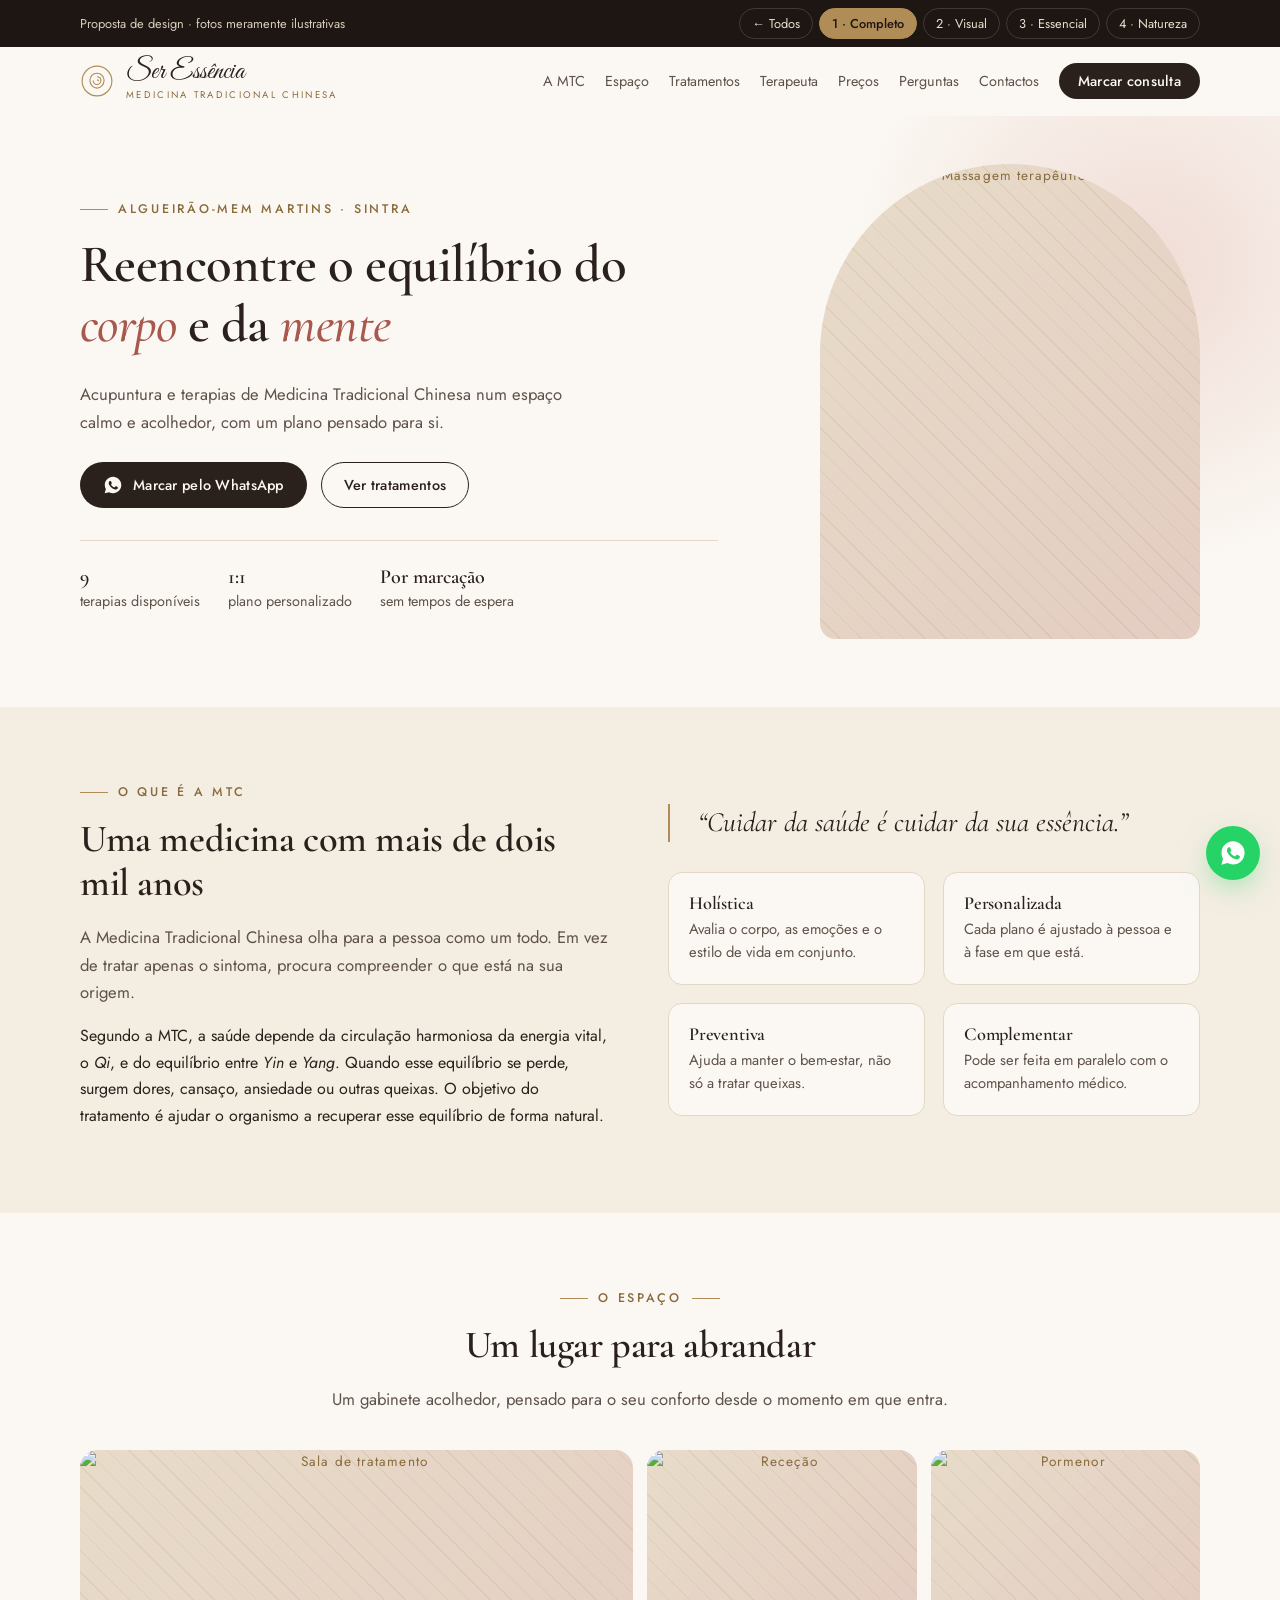
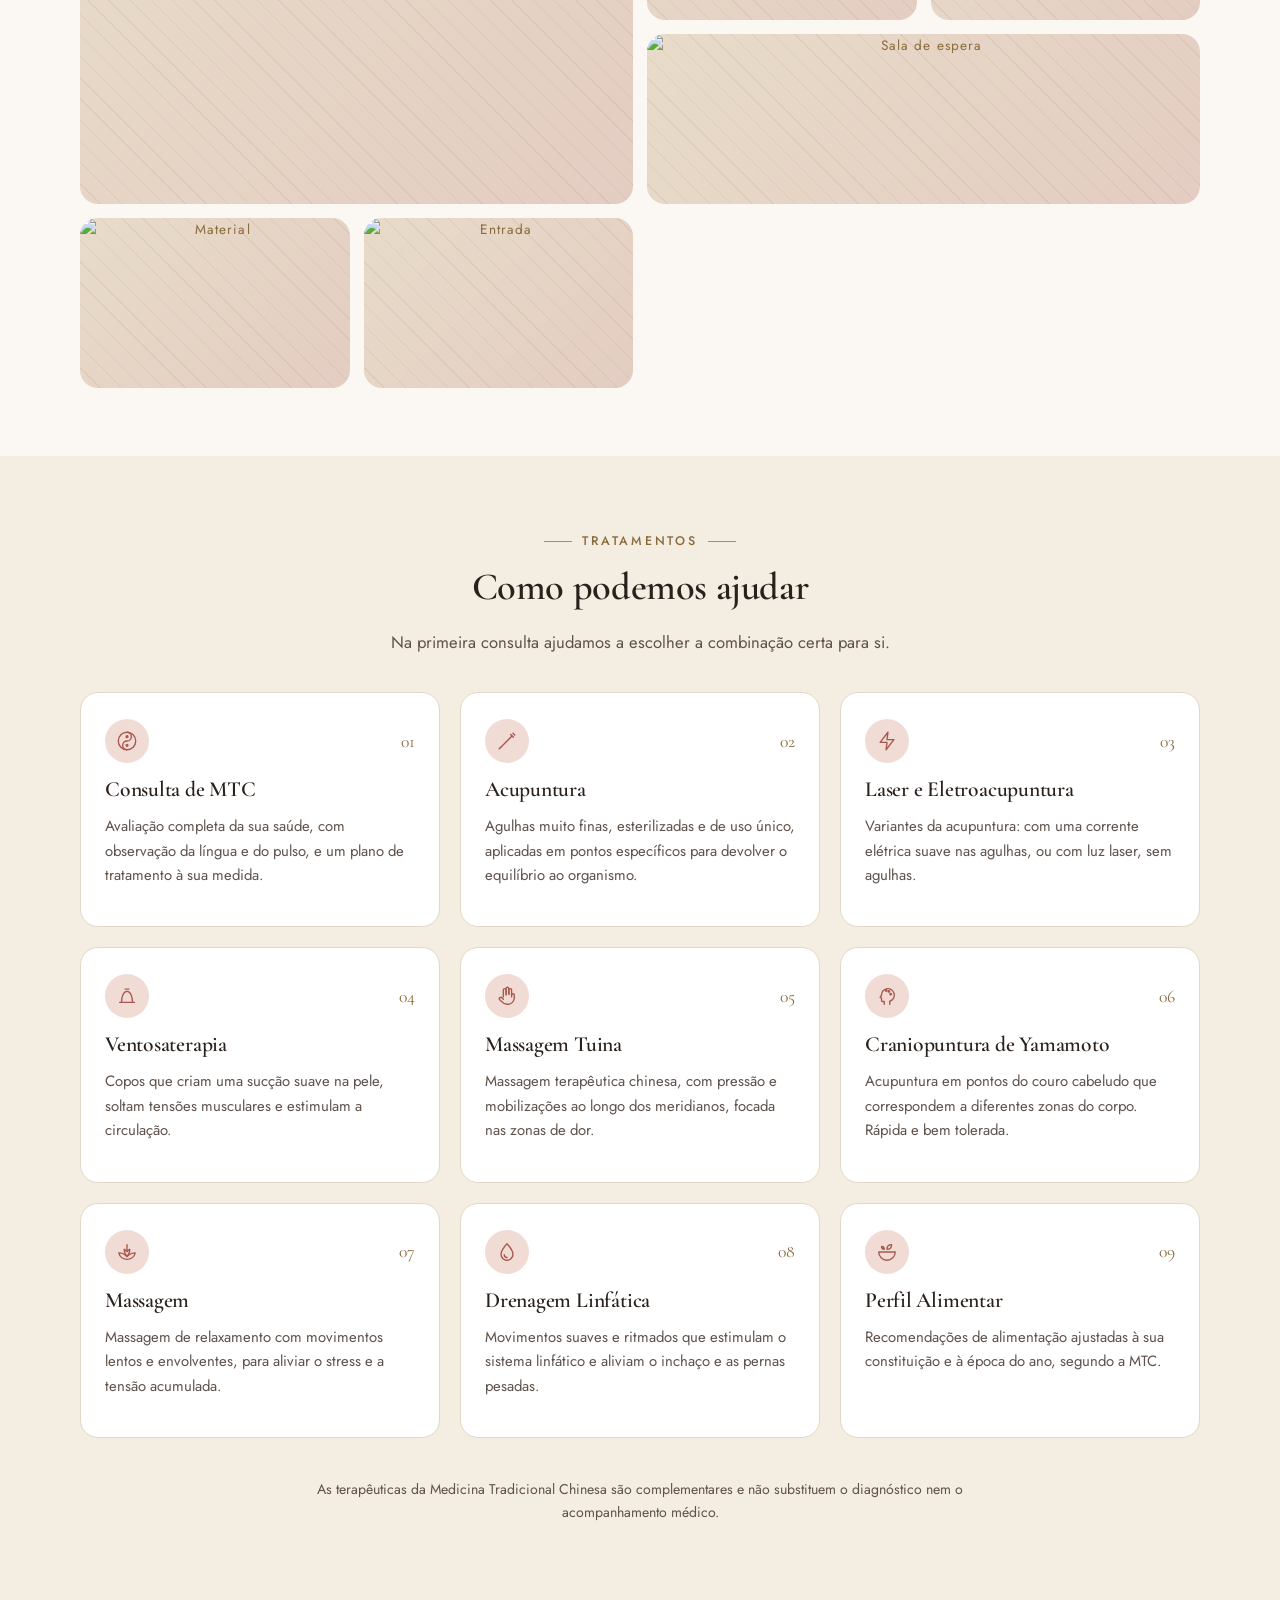
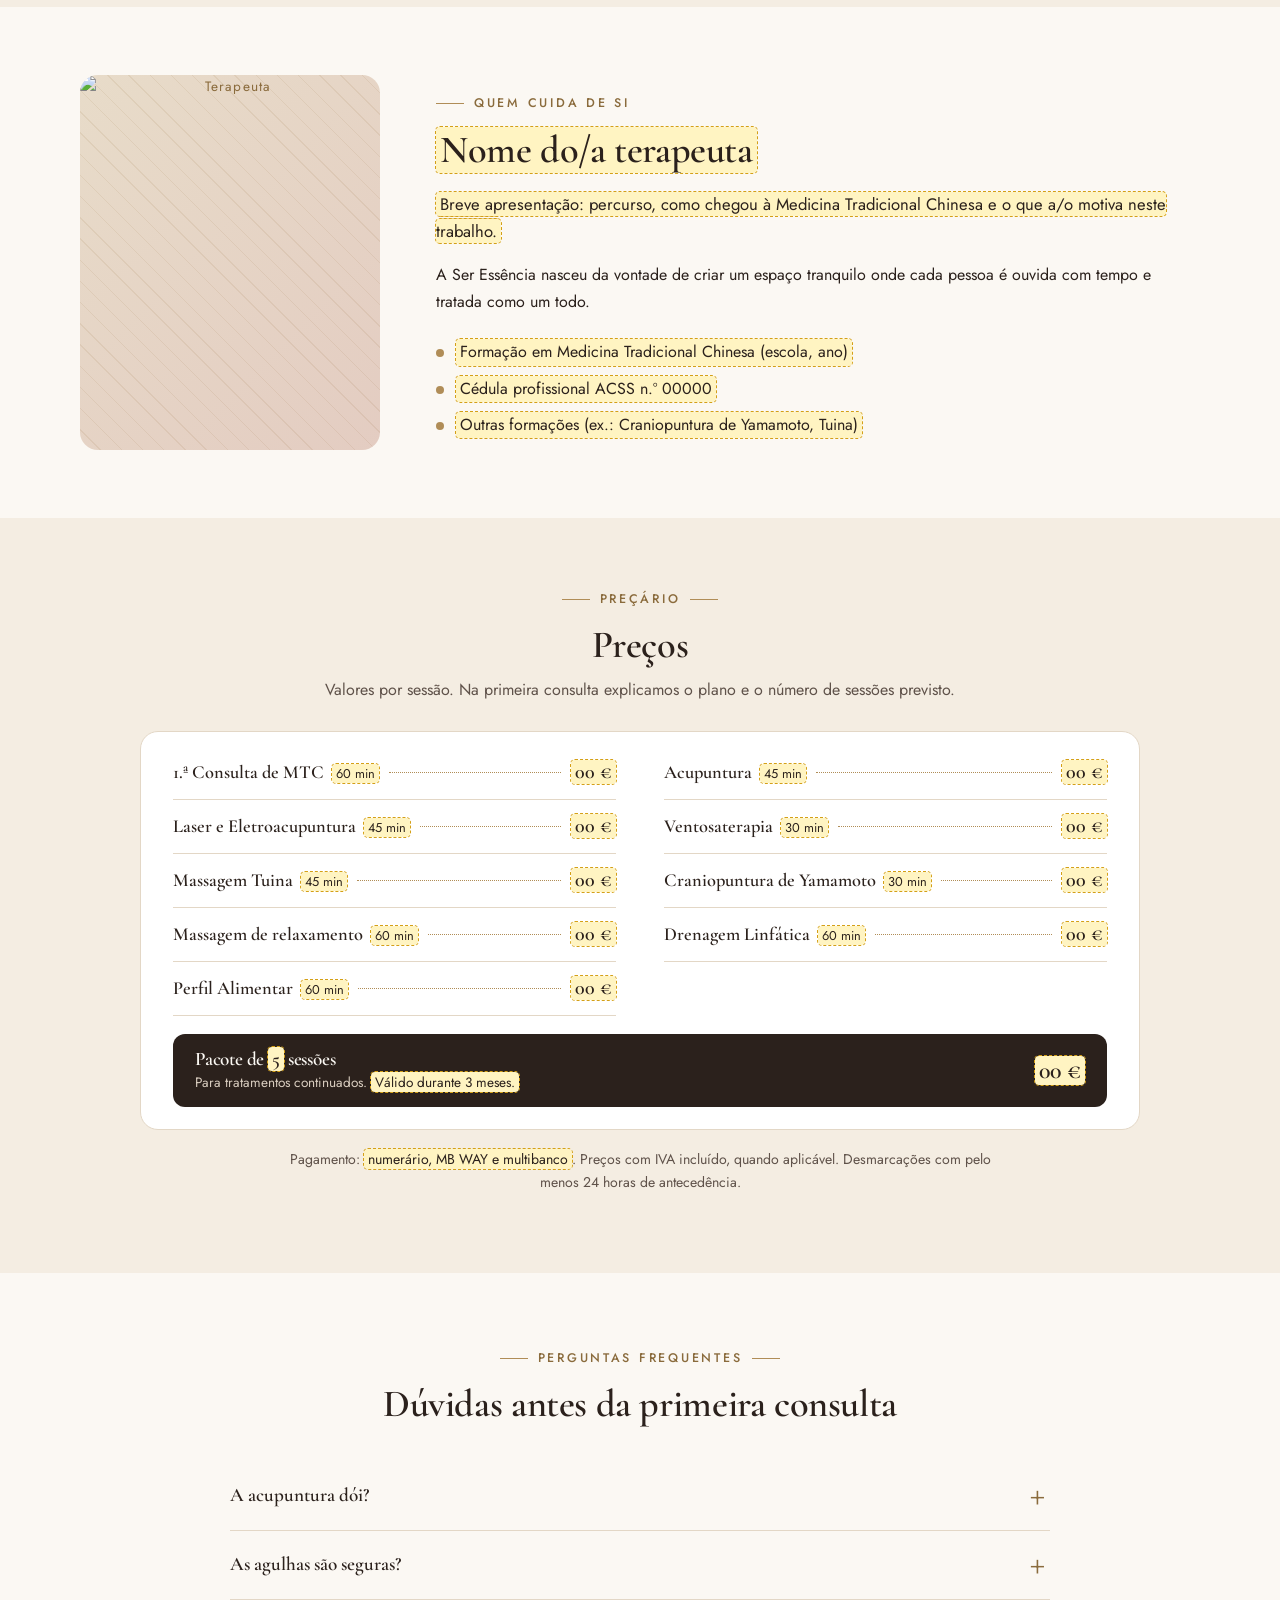
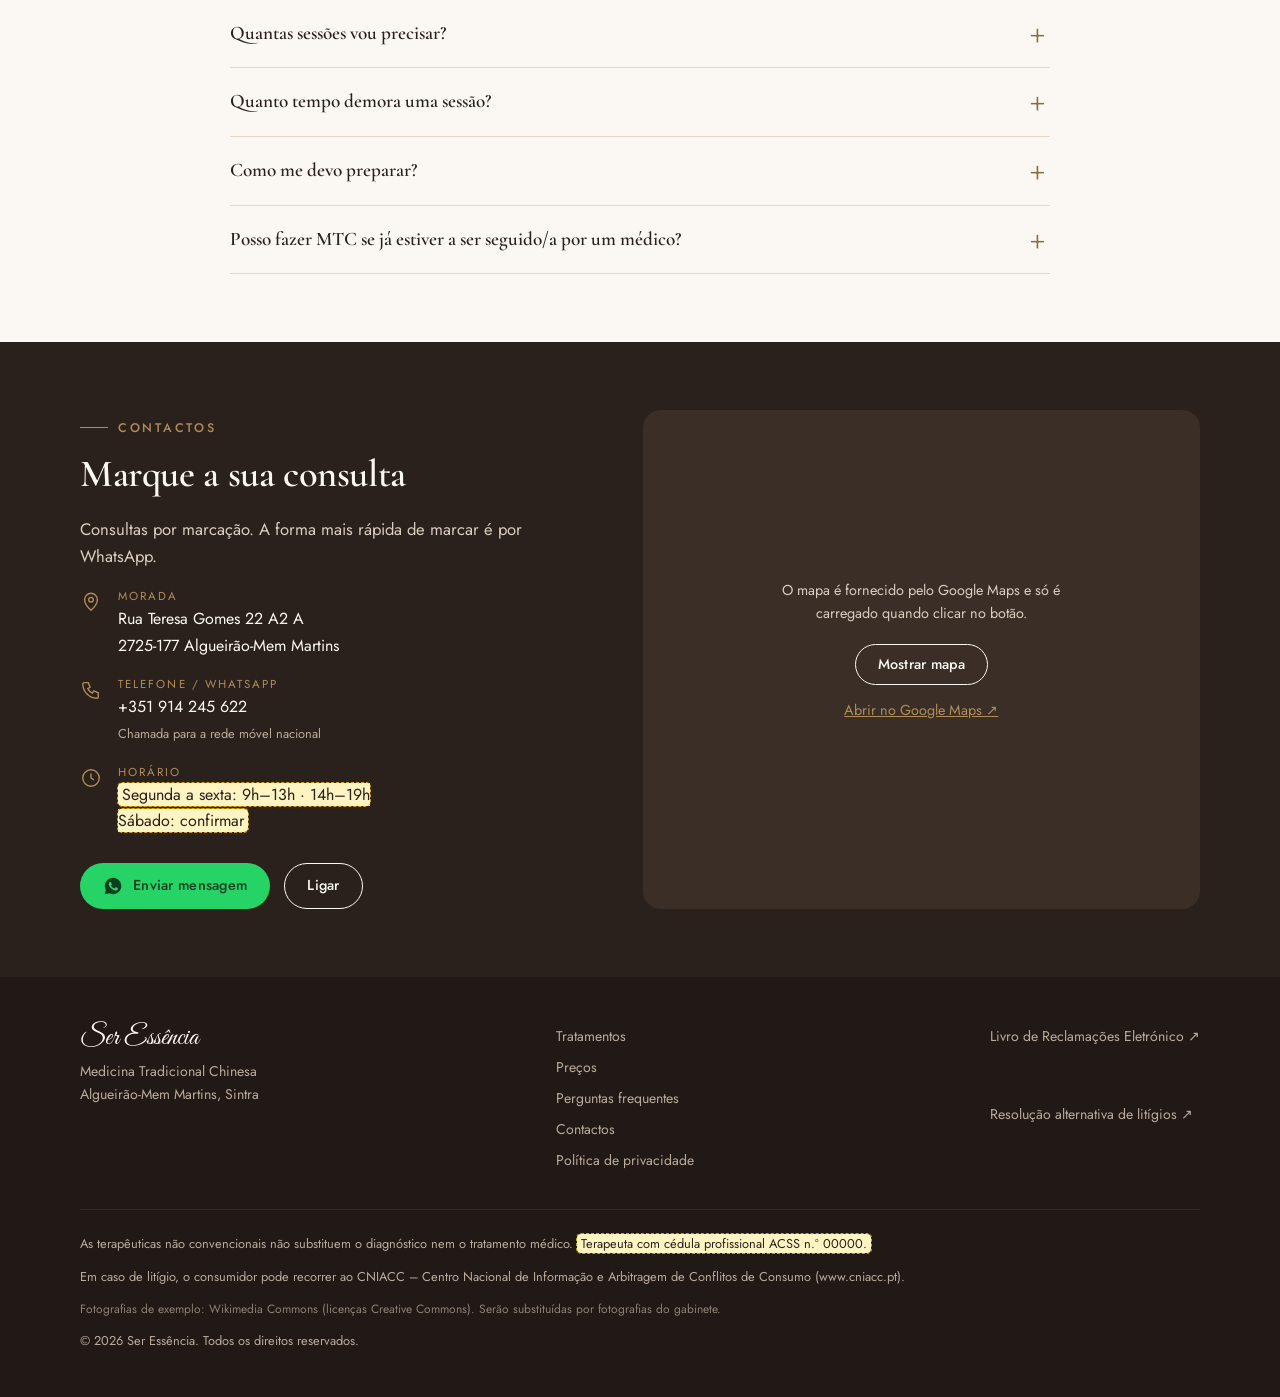
==== commit f9474f19: "Add files via upload" ====
--- a/modelo-1-completo.html
+++ b/modelo-1-completo.html
@@ -17,11 +17,11 @@
   <meta property="og:url" content="https://seressencia.pt/">
   <meta property="og:image" content="https://seressencia.pt/img/partilha.jpg">
 
-  <link rel="icon" href="../favicon.svg" type="image/svg+xml">
+  <link rel="icon" href="favicon.svg" type="image/svg+xml">
   <link rel="preconnect" href="https://fonts.googleapis.com">
   <link rel="preconnect" href="https://fonts.gstatic.com" crossorigin>
   <link href="https://fonts.googleapis.com/css2?family=Cormorant+Garamond:ital,wght@0,500;0,600;1,500&family=Great+Vibes&family=Jost:wght@300;400;500&display=swap" rel="stylesheet">
-  <link rel="stylesheet" href="../css/styles.css">
+  <link rel="stylesheet" href="styles.css">
   <link rel="stylesheet" href="modelos.css">
 
   <!-- Dados estruturados: ajudam o Google a mostrar morada, telefone e horário -->
@@ -47,7 +47,7 @@
   </script>
 </head>
 <body id="topo">
-<div class="model-bar"><div class="container"><span>Proposta de design · fotos meramente ilustrativas</span><nav><a href="index.html">← Todos</a><a href="modelo-1-completo.html" class="on">1 · Completo</a><a href="modelo-2-visual.html">2 · Visual</a><a href="modelo-3-essencial.html">3 · Essencial</a><a href="modelo-4-natureza.html">4 · Natureza</a></nav></div></div>
+<div class="model-bar"><div class="container"><span>Proposta de design · fotos meramente ilustrativas</span><nav><a href="modelos.html">← Todos</a><a href="modelo-1-completo.html" class="on">1 · Completo</a><a href="modelo-2-visual.html">2 · Visual</a><a href="modelo-3-essencial.html">3 · Essencial</a><a href="modelo-4-natureza.html">4 · Natureza</a></nav></div></div>
 
   <!-- ===================== CABEÇALHO ===================== -->
   <header class="site-header">
@@ -421,7 +421,7 @@
           <li><a href="#precos">Preços</a></li>
           <li><a href="#faq">Perguntas frequentes</a></li>
           <li><a href="#contactos">Contactos</a></li>
-          <li><a href="../politica-privacidade.html">Política de privacidade</a></li>
+          <li><a href="politica-privacidade.html">Política de privacidade</a></li>
         </ul>
         <ul class="footer-links">
           <li><a href="https://www.livroreclamacoes.pt/Inicio/" target="_blank" rel="noopener">Livro de Reclamações Eletrónico ↗</a></li>
@@ -442,6 +442,6 @@
     <svg viewBox="0 0 24 24" fill="currentColor" aria-hidden="true"><path d="M12.04 2C6.58 2 2.13 6.45 2.13 11.91c0 1.75.46 3.45 1.32 4.95L2.05 22l5.25-1.38c1.45.79 3.08 1.21 4.74 1.21 5.46 0 9.91-4.45 9.91-9.91C21.95 6.45 17.5 2 12.04 2zm5.8 14.02c-.24.68-1.42 1.31-1.96 1.36-.5.05-.97.24-3.27-.68-2.77-1.09-4.52-3.92-4.66-4.1-.13-.18-1.11-1.48-1.11-2.83 0-1.34.7-2 .95-2.28.25-.27.54-.34.72-.34h.52c.17 0 .39-.06.61.47.24.55.79 1.9.86 2.04.07.14.11.3.02.48-.09.18-.13.29-.27.45-.13.16-.28.35-.4.47-.13.13-.27.28-.12.55.16.27.7 1.15 1.5 1.86 1.03.92 1.9 1.2 2.17 1.34.27.13.43.11.59-.07.16-.18.68-.79.86-1.06.18-.27.36-.23.61-.14.25.09 1.58.75 1.85.88.27.14.45.2.52.32.07.11.07.66-.17 1.34z"/></svg>
   </a>
 
-  <script src="../js/main.js" defer></script>
+  <script src="main.js" defer></script>
 </body>
 </html>
--- a/styles.css
+++ b/styles.css
@@ -0,0 +1,496 @@
+/* ==========================================================
+   Ser Essência — Medicina Tradicional Chinesa
+   Paleta inspirada na fachada: parede terracota, caixilho
+   castanho escuro e letras douradas.
+   ========================================================== */
+
+:root {
+  --paper: #fbf8f3;
+  --cream: #f4ede2;
+  --sand: #e9dfcf;
+  --ink: #2b211c;
+  --ink-soft: #5f524a;
+  --gold: #b08d57;
+  --gold-dark: #8a6b3c;
+  --terra: #a9584e;
+  --terra-soft: #f0dcd5;
+  --line: #e3d7c6;
+  --white: #ffffff;
+  --whatsapp: #25d366;
+
+  --font-serif: "Cormorant Garamond", Georgia, serif;
+  --font-sans: "Jost", "Helvetica Neue", Arial, sans-serif;
+  --font-script: "Great Vibes", cursive;
+
+  --radius: 18px;
+  --shadow: 0 18px 40px -24px rgba(43, 33, 28, 0.35);
+  --max: 1160px;
+}
+
+*,
+*::before,
+*::after { box-sizing: border-box; }
+
+html { scroll-behavior: smooth; scroll-padding-top: 76px; }
+
+body {
+  margin: 0;
+  background: var(--paper);
+  color: var(--ink);
+  font-family: var(--font-sans);
+  font-size: 16px;
+  line-height: 1.65;
+  -webkit-font-smoothing: antialiased;
+}
+
+img { max-width: 100%; display: block; }
+a { color: inherit; }
+
+h1, h2, h3 {
+  font-family: var(--font-serif);
+  font-weight: 600;
+  line-height: 1.15;
+  margin: 0 0 0.5em;
+  letter-spacing: -0.01em;
+}
+h1 { font-size: clamp(2.1rem, 4.4vw, 3.3rem); }
+h2 { font-size: clamp(1.7rem, 3.2vw, 2.4rem); }
+h3 { font-size: 1.35rem; }
+p { margin: 0 0 1em; }
+
+.container { width: 100%; max-width: var(--max); margin: 0 auto; padding: 0 20px; }
+
+.eyebrow {
+  display: inline-flex;
+  align-items: center;
+  gap: 10px;
+  font-size: 0.78rem;
+  font-weight: 500;
+  letter-spacing: 0.22em;
+  text-transform: uppercase;
+  color: var(--gold-dark);
+  margin-bottom: 14px;
+}
+.eyebrow::before { content: ""; width: 28px; height: 1px; background: var(--gold); }
+
+.section { padding: 68px 0; }
+.section-head { max-width: 640px; margin-bottom: 36px; }
+.section-head.center { margin-left: auto; margin-right: auto; text-align: center; }
+.section-head.center .eyebrow::after { content: ""; width: 28px; height: 1px; background: var(--gold); }
+.lead { font-size: 1.04rem; color: var(--ink-soft); }
+
+/* Marca provisória: realça texto a confirmar com a clínica.
+   Apagar esta regra (e a classe no HTML) antes de publicar. */
+.todo {
+  background: #fff4c2;
+  color: var(--ink);
+  outline: 1px dashed #d4a017;
+  border-radius: 4px;
+  padding: 0 4px;
+}
+
+/* ---------- Botões ---------- */
+.btn {
+  display: inline-flex;
+  align-items: center;
+  justify-content: center;
+  gap: 10px;
+  padding: 12px 22px;
+  border-radius: 999px;
+  font: 500 0.9rem/1 var(--font-sans);
+  letter-spacing: 0.02em;
+  text-decoration: none;
+  border: 1px solid transparent;
+  cursor: pointer;
+  transition: transform 0.2s, background 0.2s, color 0.2s, border-color 0.2s;
+}
+.btn:hover { transform: translateY(-2px); }
+.btn svg { width: 20px; height: 20px; flex: none; }
+.btn-primary { background: var(--ink); color: var(--paper); }
+.btn-primary:hover { background: var(--gold-dark); }
+.btn-ghost { background: transparent; border-color: var(--ink); color: var(--ink); }
+.btn-ghost:hover { background: var(--ink); color: var(--paper); }
+
+/* ---------- Cabeçalho ---------- */
+.site-header {
+  position: sticky;
+  top: 0;
+  z-index: 50;
+  background: rgba(251, 248, 243, 0.92);
+  backdrop-filter: blur(10px);
+  -webkit-backdrop-filter: blur(10px);
+  border-bottom: 1px solid transparent;
+  transition: border-color 0.3s, box-shadow 0.3s;
+}
+.site-header.scrolled { border-color: var(--line); box-shadow: 0 6px 24px -18px rgba(0,0,0,.3); }
+.nav { display: flex; align-items: center; justify-content: space-between; height: 68px; }
+
+.brand { display: flex; align-items: center; gap: 12px; text-decoration: none; }
+.brand-mark { width: 34px; height: 34px; flex: none; }
+.brand-name { font-family: var(--font-script); font-size: 1.7rem; line-height: 1; color: var(--ink); }
+.brand-sub {
+  display: block;
+  font-size: 0.6rem;
+  letter-spacing: 0.24em;
+  text-transform: uppercase;
+  color: var(--gold-dark);
+  margin-top: 2px;
+}
+
+.nav-links { display: flex; align-items: center; gap: 20px; list-style: none; margin: 0; padding: 0; }
+.nav-links a { white-space: nowrap; text-decoration: none; font-size: 0.9rem; color: var(--ink-soft); transition: color 0.2s; }
+.nav-links a:hover { color: var(--gold-dark); }
+.nav-links .btn { padding: 10px 18px; color: var(--paper); }
+.nav-links .btn:hover { color: var(--paper); }
+
+.nav-toggle {
+  display: none;
+  background: none;
+  border: 0;
+  width: 44px;
+  height: 44px;
+  padding: 10px;
+  cursor: pointer;
+}
+.nav-toggle span { display: block; height: 2px; background: var(--ink); margin: 5px 0; transition: transform .3s, opacity .3s; }
+.nav-open .nav-toggle span:nth-child(1) { transform: translateY(7px) rotate(45deg); }
+.nav-open .nav-toggle span:nth-child(2) { opacity: 0; }
+.nav-open .nav-toggle span:nth-child(3) { transform: translateY(-7px) rotate(-45deg); }
+
+/* ---------- Hero ---------- */
+.hero { position: relative; overflow: hidden; padding: 48px 0 68px; background: var(--paper); }
+.hero::before {
+  content: "";
+  position: absolute;
+  width: 620px; height: 620px;
+  right: -180px; top: -160px;
+  border-radius: 50%;
+  background: radial-gradient(circle, var(--terra-soft) 0%, rgba(240,220,213,0) 70%);
+  pointer-events: none;
+}
+.hero-grid { position: relative; display: grid; grid-template-columns: 1.2fr 0.8fr; gap: 56px; align-items: center; }
+.hero h1 em { font-style: italic; color: var(--terra); font-weight: 500; }
+.hero .lead { max-width: 500px; margin-bottom: 26px; }
+.hero-actions { display: flex; flex-wrap: wrap; gap: 14px; }
+.hero-facts { display: flex; flex-wrap: wrap; gap: 28px; margin-top: 32px; padding-top: 22px; border-top: 1px solid var(--line); }
+.hero-facts div { font-size: 0.9rem; color: var(--ink-soft); line-height: 1.4; }
+.hero-facts strong { display: block; font-family: var(--font-serif); font-size: 1.25rem; color: var(--ink); font-weight: 600; }
+
+.hero-visual { position: relative; width: 100%; max-width: 380px; justify-self: end; }
+.hero-visual .photo { aspect-ratio: 4 / 5; border-radius: 220px 220px var(--radius) var(--radius); }
+
+/* Espaço reservado para fotografias — substituir por <img> */
+.photo {
+  position: relative;
+  overflow: hidden;
+  border-radius: var(--radius);
+  background:
+    linear-gradient(135deg, rgba(176,141,87,.18), rgba(169,88,78,.22)),
+    repeating-linear-gradient(45deg, var(--cream) 0 14px, var(--sand) 14px 15px);
+  display: flex; align-items: center; justify-content: center;
+  color: var(--gold-dark);
+  font-size: 0.85rem;
+  letter-spacing: 0.08em;
+  text-align: center;
+}
+.photo img { position: absolute; inset: 0; width: 100%; height: 100%; object-fit: cover; }
+.photo-label { position: relative; padding: 8px 14px; background: rgba(251,248,243,.85); border-radius: 999px; }
+
+/* ---------- Sobre a MTC ---------- */
+.about { background: var(--cream); }
+.about-grid { display: grid; grid-template-columns: 1fr 1fr; gap: 56px; align-items: center; }
+.pillars { display: grid; grid-template-columns: 1fr 1fr; gap: 18px; margin-top: 30px; }
+.pillar { background: var(--paper); border-radius: 14px; padding: 20px; border: 1px solid var(--line); }
+.pillar h3 { font-size: 1.15rem; margin-bottom: 4px; }
+.pillar p { font-size: 0.92rem; color: var(--ink-soft); margin: 0; line-height: 1.55; }
+.quote {
+  font-family: var(--font-serif);
+  font-size: clamp(1.35rem, 2.3vw, 1.75rem);
+  font-style: italic;
+  line-height: 1.35;
+  color: var(--ink);
+  border-left: 2px solid var(--gold);
+  padding-left: 28px;
+  margin: 0 0 24px;
+}
+
+/* ---------- Tratamentos ---------- */
+.chips {
+  display: flex; flex-wrap: wrap; justify-content: center; gap: 10px;
+  margin: -8px auto 36px; max-width: 900px;
+}
+.chips a {
+  text-decoration: none;
+  font-size: 0.88rem;
+  padding: 8px 16px;
+  border: 1px solid var(--line);
+  border-radius: 999px;
+  background: var(--white);
+  color: var(--ink-soft);
+  transition: all 0.2s;
+}
+.chips a:hover { border-color: var(--gold); color: var(--ink); }
+
+.treatments { display: grid; grid-template-columns: repeat(3, 1fr); gap: 20px; }
+.treatment {
+  position: relative;
+  background: var(--white);
+  border: 1px solid var(--line);
+  border-radius: var(--radius);
+  padding: 26px 24px 24px;
+  display: flex; flex-direction: column;
+  transition: transform 0.3s, box-shadow 0.3s, border-color 0.3s;
+}
+.treatment:hover { transform: translateY(-4px); box-shadow: var(--shadow); border-color: transparent; }
+.treatment:target { border-color: var(--gold); box-shadow: 0 0 0 3px rgba(176,141,87,.25); }
+.treatment.featured { grid-column: span 3; display: grid; grid-template-columns: 1fr 1.2fr; gap: 40px; background: var(--ink); color: var(--paper); border: 0; }
+.treatment.featured p, .treatment.featured .for { color: #d9cdbf; }
+.treatment.featured .num { color: var(--gold); }
+.treatment.featured .tags li { background: rgba(255,255,255,.08); color: #efe5d8; }
+
+.treatment-cta { background: var(--terra-soft); border-color: transparent; justify-content: center; align-items: flex-start; }
+.treatment-cta h3 { font-size: 1.6rem; }
+.treatment-cta p { color: var(--ink); }
+
+.treatment-top { display: flex; align-items: center; justify-content: space-between; margin-bottom: 14px; }
+.icon {
+  width: 44px; height: 44px; border-radius: 50%;
+  background: var(--terra-soft);
+  color: var(--terra);
+  display: flex; align-items: center; justify-content: center;
+}
+.icon svg { width: 22px; height: 22px; }
+.featured .icon { background: rgba(176,141,87,.18); color: var(--gold); }
+.num { font-family: var(--font-serif); font-size: 1.1rem; color: var(--gold-dark); }
+.treatment h3 { margin-bottom: 12px; }
+.treatment p { color: var(--ink-soft); font-size: 0.93rem; }
+.for { font-size: 0.75rem; letter-spacing: 0.18em; text-transform: uppercase; color: var(--gold-dark); margin: auto 0 10px; padding-top: 8px; }
+.tags { list-style: none; padding: 0; margin: 0; display: flex; flex-wrap: wrap; gap: 6px; }
+.tags li { font-size: 0.8rem; padding: 4px 11px; border-radius: 999px; background: var(--cream); color: var(--ink-soft); }
+
+.disclaimer {
+  margin-top: 40px;
+  text-align: center;
+  font-size: 0.88rem;
+  color: var(--ink-soft);
+  max-width: 720px; margin-left: auto; margin-right: auto;
+}
+
+/* ---------- Como funciona ---------- */
+.steps-section { background: var(--terra); color: var(--paper); }
+.steps-section .eyebrow { color: #f3d9c9; }
+.steps-section .eyebrow::before, .steps-section .eyebrow::after { background: #f3d9c9; }
+.steps-section .lead { color: #f6e4da; }
+.steps { display: grid; grid-template-columns: repeat(3, 1fr); gap: 28px; counter-reset: step; }
+.step { border-top: 1px solid rgba(255,255,255,.35); padding-top: 26px; }
+.step::before {
+  counter-increment: step;
+  content: "0" counter(step);
+  font-family: var(--font-serif);
+  font-size: 2.3rem;
+  line-height: 1;
+  color: #f3d9c9;
+  display: block;
+  margin-bottom: 14px;
+}
+.step p { color: #f6e4da; font-size: 0.97rem; margin: 0; }
+
+/* ---------- Preços ---------- */
+.prices { background: var(--cream); padding: 64px 0; }
+.prices .section-head { margin-bottom: 28px; }
+.prices .section-head h2 { margin-bottom: 0.25em; }
+.prices .lead { font-size: 1rem; }
+.price-list {
+  max-width: 1000px;
+  margin: 0 auto;
+  background: var(--white);
+  border: 1px solid var(--line);
+  border-radius: var(--radius);
+  padding: 14px 32px 22px;
+  display: grid;
+  grid-template-columns: 1fr 1fr;
+  column-gap: 48px;
+}
+.price-row { display: flex; align-items: baseline; gap: 10px; padding: 10px 0; border-bottom: 1px solid var(--line); }
+.price-name a { font-family: var(--font-serif); font-size: 1.15rem; font-weight: 600; text-decoration: none; }
+.price-name a:hover { color: var(--gold-dark); }
+.price-name small { margin-left: 8px; font-size: 0.8rem; color: var(--ink-soft); white-space: nowrap; }
+.price-dots { flex: 1; min-width: 16px; border-bottom: 1px dotted var(--gold); transform: translateY(-5px); }
+.price-value { font-family: var(--font-serif); font-size: 1.25rem; font-weight: 600; color: var(--terra); white-space: nowrap; }
+.price-pack {
+  grid-column: 1 / -1;
+  display: flex; align-items: center; justify-content: space-between; gap: 20px;
+  margin-top: 18px; padding: 14px 22px;
+  background: var(--ink); color: var(--paper);
+  border-radius: 12px;
+}
+.price-pack h3 { font-size: 1.2rem; margin: 0; }
+.price-pack p { margin: 0; font-size: 0.85rem; color: #d9cdbf; }
+.price-pack .price-value { color: var(--gold); font-size: 1.5rem; }
+.prices .disclaimer { margin-top: 18px; }
+
+/* ---------- Terapeuta ---------- */
+.therapist-grid { display: grid; grid-template-columns: 300px 1fr; gap: 56px; align-items: center; }
+.therapist-grid .photo { aspect-ratio: 4 / 5; }
+.credentials { list-style: none; padding: 0; margin: 24px 0 0; display: grid; gap: 10px; }
+.credentials li { display: flex; gap: 12px; align-items: flex-start; color: var(--ink-soft); }
+.credentials li::before { content: ""; flex: none; width: 8px; height: 8px; margin-top: 10px; border-radius: 50%; background: var(--gold); }
+
+/* ---------- Galeria ---------- */
+.gallery { background: var(--cream); }
+.gallery-grid { display: grid; grid-template-columns: repeat(4, 1fr); grid-auto-rows: 170px; gap: 14px; }
+.gallery-grid .photo:nth-child(1) { grid-column: span 2; grid-row: span 2; }
+.gallery-grid .photo:nth-child(4) { grid-column: span 2; }
+
+/* ---------- FAQ ---------- */
+.faq-list { max-width: 820px; margin: 0 auto; }
+.faq-list details { border-bottom: 1px solid var(--line); }
+.faq-list summary {
+  list-style: none;
+  cursor: pointer;
+  padding: 18px 40px 18px 0;
+  position: relative;
+  font-family: var(--font-serif);
+  font-size: 1.2rem;
+  font-weight: 600;
+}
+.faq-list summary::-webkit-details-marker { display: none; }
+.faq-list summary::after {
+  content: "+";
+  position: absolute; right: 4px; top: 50%;
+  transform: translateY(-50%);
+  font-family: var(--font-sans);
+  font-weight: 300;
+  font-size: 1.8rem;
+  color: var(--gold-dark);
+  transition: transform 0.3s;
+}
+.faq-list details[open] summary::after { transform: translateY(-50%) rotate(45deg); }
+.faq-list details p { color: var(--ink-soft); padding-right: 40px; }
+
+/* ---------- Contactos ---------- */
+.contact { background: var(--ink); color: var(--paper); }
+.contact .eyebrow { color: var(--gold); }
+.contact .lead { color: #d9cdbf; }
+.contact-grid { display: grid; grid-template-columns: 1fr 1.1fr; gap: 56px; align-items: stretch; }
+.contact-list { list-style: none; padding: 0; margin: 0 0 28px; display: grid; gap: 16px; }
+.contact-list li { display: flex; gap: 16px; }
+.contact-list svg { width: 22px; height: 22px; color: var(--gold); flex: none; margin-top: 4px; }
+.contact-list small { display: block; font-size: 0.72rem; letter-spacing: 0.18em; text-transform: uppercase; color: var(--gold); }
+.contact-list a { text-decoration: none; }
+.contact-list a:hover { color: var(--gold); }
+.contact .btn-ghost { border-color: var(--paper); color: var(--paper); }
+.contact .btn-ghost:hover { background: var(--paper); color: var(--ink); }
+.btn-whatsapp { background: var(--whatsapp); color: #0b3d1f; }
+.btn-whatsapp:hover { background: #3ee07c; }
+
+.map {
+  position: relative;
+  min-height: 320px;
+  border-radius: var(--radius);
+  overflow: hidden;
+  background: #3a2e27;
+  display: flex; align-items: center; justify-content: center;
+  text-align: center;
+  padding: 24px;
+}
+.map iframe { position: absolute; inset: 0; width: 100%; height: 100%; border: 0; }
+.map p { color: #d9cdbf; font-size: 0.9rem; max-width: 320px; margin: 0 auto 18px; }
+
+/* ---------- Rodapé ---------- */
+.site-footer { background: #211915; color: #b9ab9c; font-size: 0.88rem; padding: 48px 0 32px; }
+.footer-grid { display: flex; flex-wrap: wrap; justify-content: space-between; gap: 32px; }
+.footer-grid .brand-name { color: var(--paper); }
+.footer-links { list-style: none; padding: 0; margin: 0; display: grid; gap: 8px; }
+.footer-links a { text-decoration: none; }
+.footer-links a:hover { color: var(--gold); }
+.footer-legal { margin-top: 36px; padding-top: 24px; border-top: 1px solid rgba(255,255,255,.08); font-size: 0.8rem; line-height: 1.6; }
+.livro img { height: 44px; width: auto; margin-top: 4px; background: #fff; padding: 6px 10px; border-radius: 6px; }
+
+/* ---------- WhatsApp flutuante ---------- */
+.wa-float {
+  position: fixed;
+  right: 20px; bottom: 20px;
+  z-index: 60;
+  width: 54px; height: 54px;
+  border-radius: 50%;
+  background: var(--whatsapp);
+  color: var(--white);
+  display: flex; align-items: center; justify-content: center;
+  box-shadow: 0 10px 30px -8px rgba(37, 211, 102, 0.6);
+  transition: transform 0.2s;
+}
+.wa-float:hover { transform: scale(1.08); }
+.wa-float svg { width: 28px; height: 28px; }
+
+/* ---------- Animações ---------- */
+.js .reveal { opacity: 0; transform: translateY(24px); transition: opacity 0.8s ease, transform 0.8s ease; }
+.js .reveal.visible { opacity: 1; transform: none; }
+@media (prefers-reduced-motion: reduce) {
+  html { scroll-behavior: auto; }
+  .reveal { opacity: 1; transform: none; transition: none; }
+}
+
+/* ---------- Página de texto (privacidade) ---------- */
+.prose { max-width: 760px; margin: 0 auto; padding: 64px 20px 96px; }
+.prose h1 { font-size: clamp(2.2rem, 5vw, 3.2rem); }
+.prose h2 { font-size: 1.7rem; margin-top: 1.6em; }
+.prose p, .prose li { color: var(--ink-soft); }
+
+/* ---------- Responsivo ---------- */
+@media (max-width: 860px) {
+  .treatments { grid-template-columns: repeat(2, 1fr); }
+  .treatments .treatment:last-child:nth-child(odd) { grid-column: 1 / -1; }
+  .treatment.featured { grid-column: span 2; grid-template-columns: 1fr; gap: 0; }
+  .treatment-cta { grid-column: span 2; }
+}
+
+@media (max-width: 860px) {
+  body { font-size: 15.5px; }
+  .section { padding: 56px 0; }
+  .nav-toggle { display: block; }
+  .nav-links {
+    position: fixed;
+    top: 68px; left: 0; right: 0;
+    flex-direction: column;
+    align-items: stretch;
+    gap: 0;
+    background: var(--paper);
+    border-bottom: 1px solid var(--line);
+    padding: 8px 20px 24px;
+    transform: translateY(-120%);
+    visibility: hidden;
+    transition: transform 0.35s ease, visibility 0.35s;
+    z-index: -1;
+  }
+  .nav-open .nav-links { transform: none; visibility: visible; }
+  .nav-links li a { display: block; padding: 14px 0; border-bottom: 1px solid var(--line); }
+  .nav-links li:last-child a { border: 0; margin-top: 16px; text-align: center; }
+
+  .hero { padding: 32px 0 56px; }
+  .hero-grid, .about-grid, .therapist-grid, .contact-grid { grid-template-columns: 1fr; gap: 44px; }
+  .hero-visual { max-width: 340px; margin: 0 auto; justify-self: center; }
+  .therapist-grid .photo { max-width: 300px; }
+  .steps { grid-template-columns: 1fr; }
+  .gallery-grid { grid-template-columns: repeat(2, 1fr); grid-auto-rows: 160px; }
+  .gallery-grid .photo:nth-child(4) { grid-column: span 1; }
+  .price-list { grid-template-columns: 1fr; }
+  .prices { padding: 56px 0; }
+}
+
+@media (max-width: 620px) {
+  .treatments { grid-template-columns: 1fr; }
+  .treatment.featured, .treatment-cta { grid-column: span 1; }
+  .treatment { padding: 28px 22px 24px; }
+  .pillars { grid-template-columns: 1fr; }
+  .hero-actions .btn { flex: 1 1 100%; }
+  .faq-list summary { font-size: 1.2rem; }
+  .price-list { padding: 4px 18px 18px; }
+  .price-name small { display: block; margin-left: 0; }
+  .price-pack { padding: 14px 16px; }
+  .brand-name { font-size: 1.7rem; }
+}
+
+/* Fundos para alternar secções */
+.bg-cream { background: var(--cream); }
+.bg-paper { background: var(--paper); }
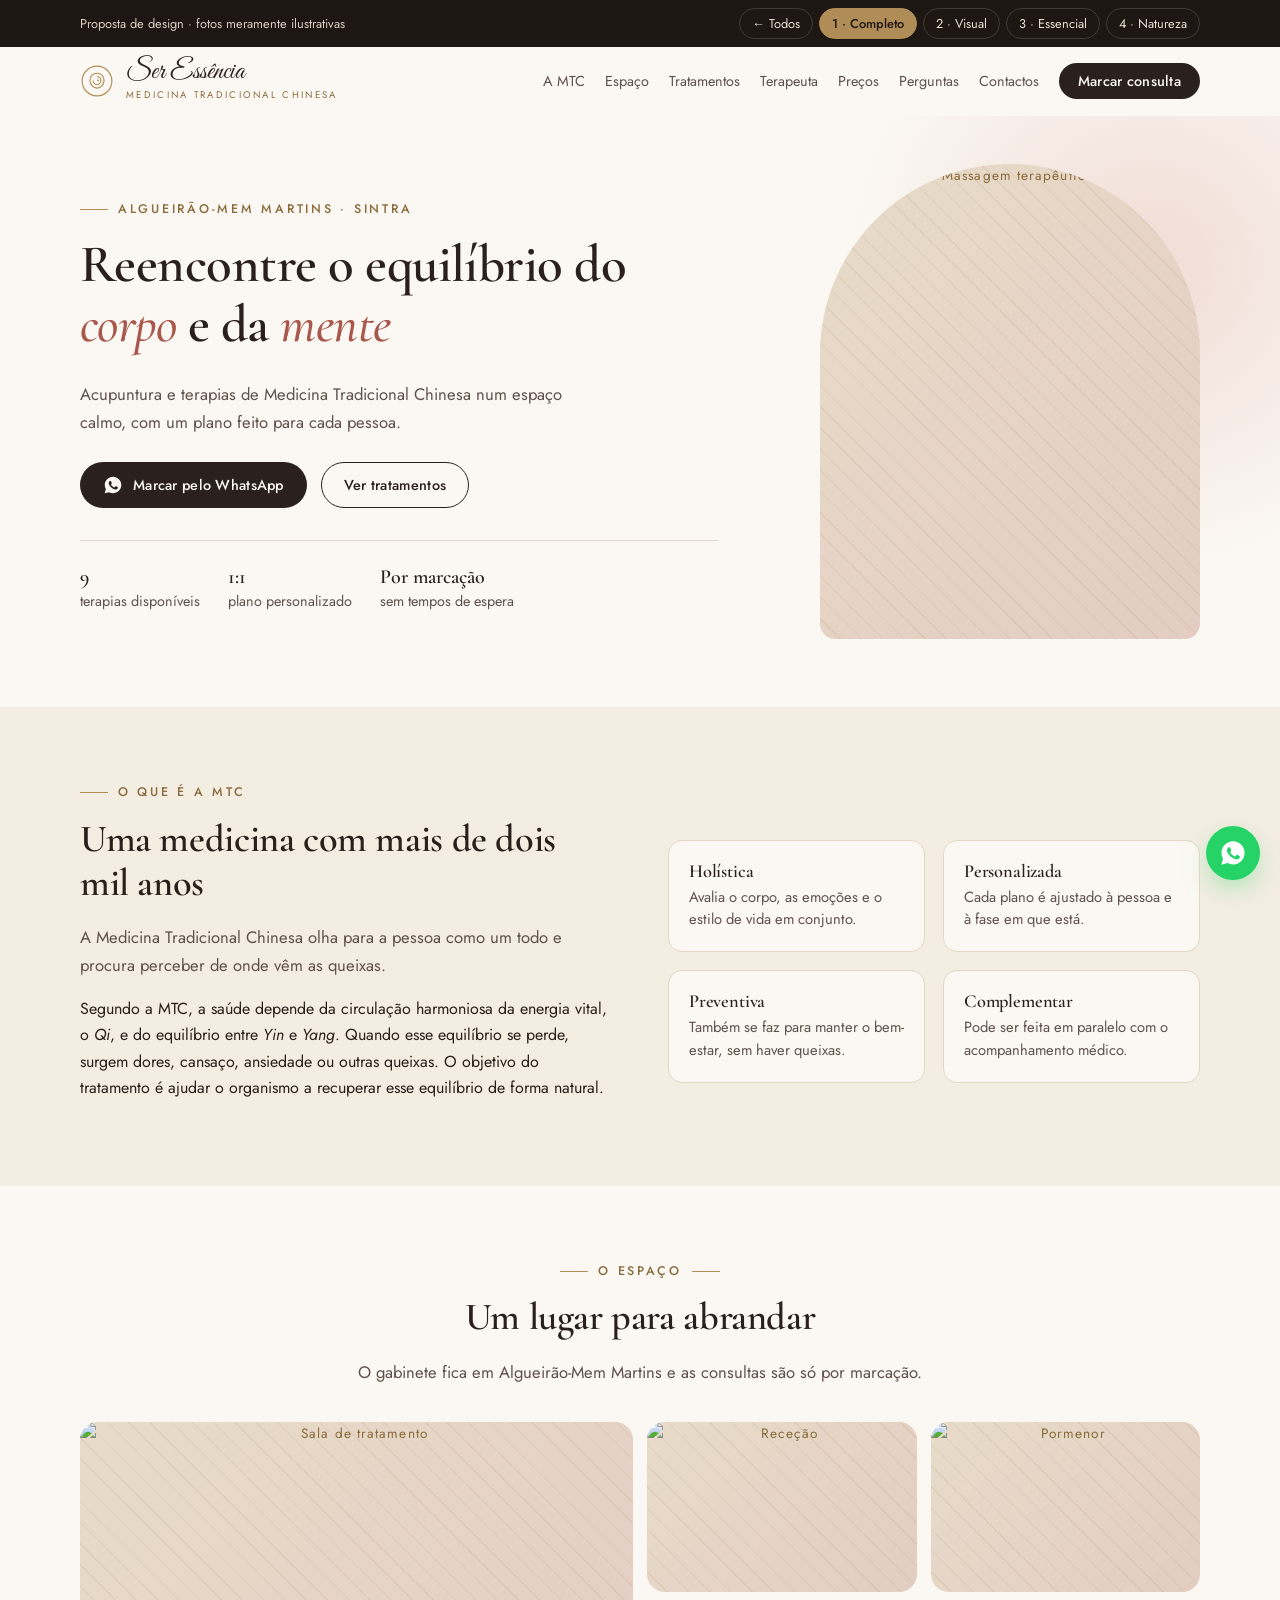
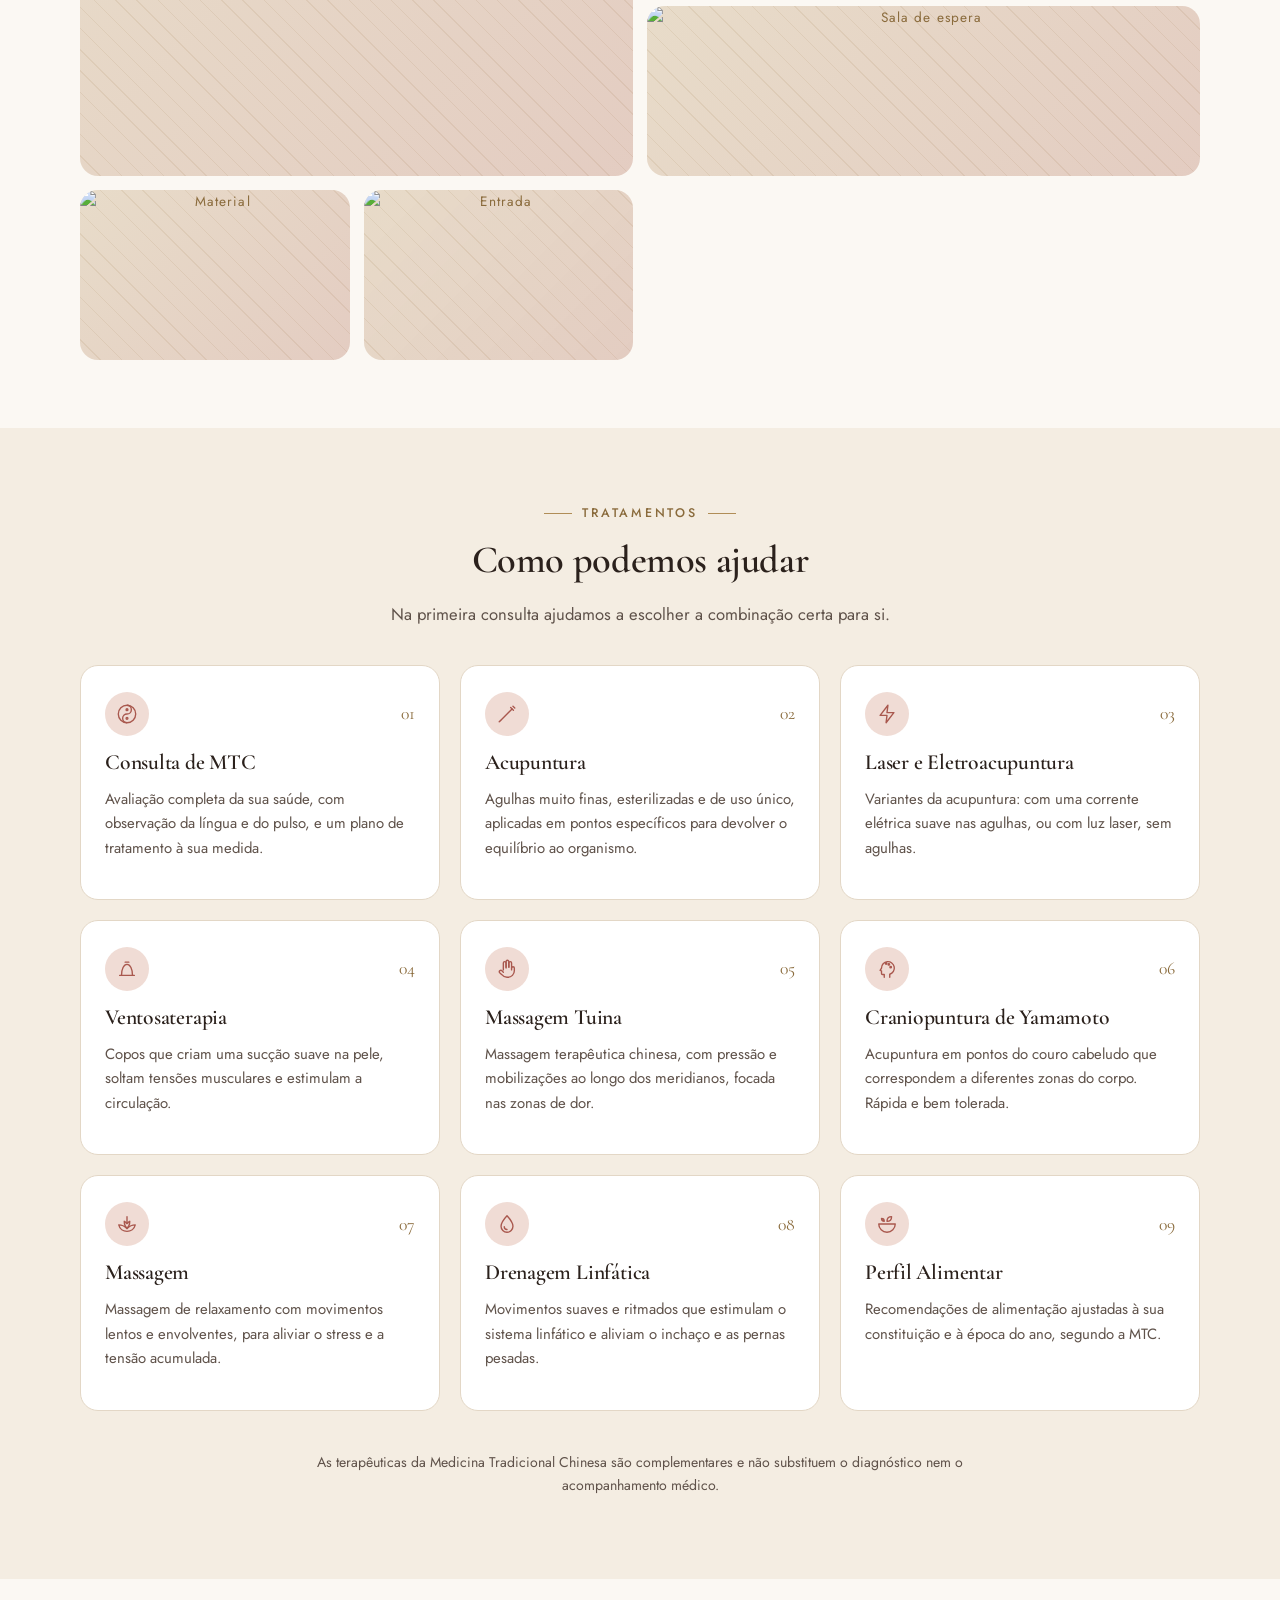
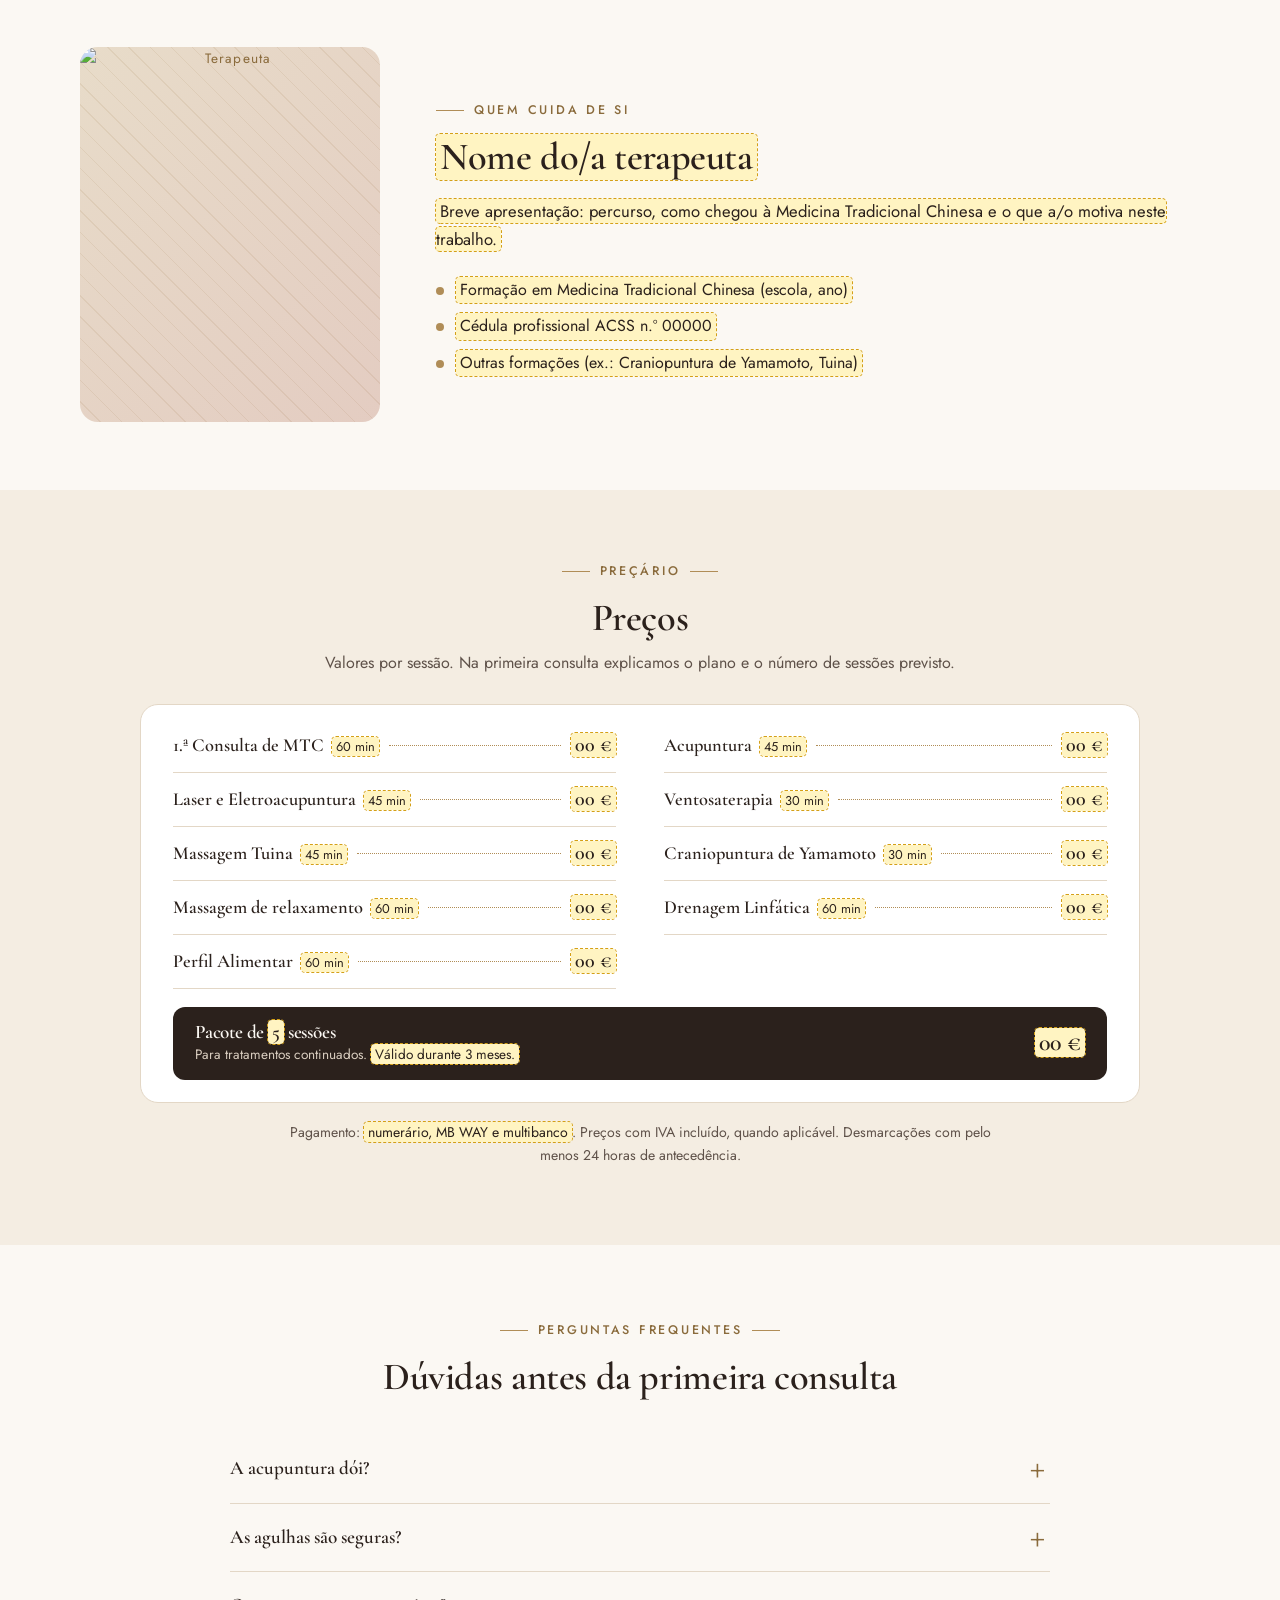
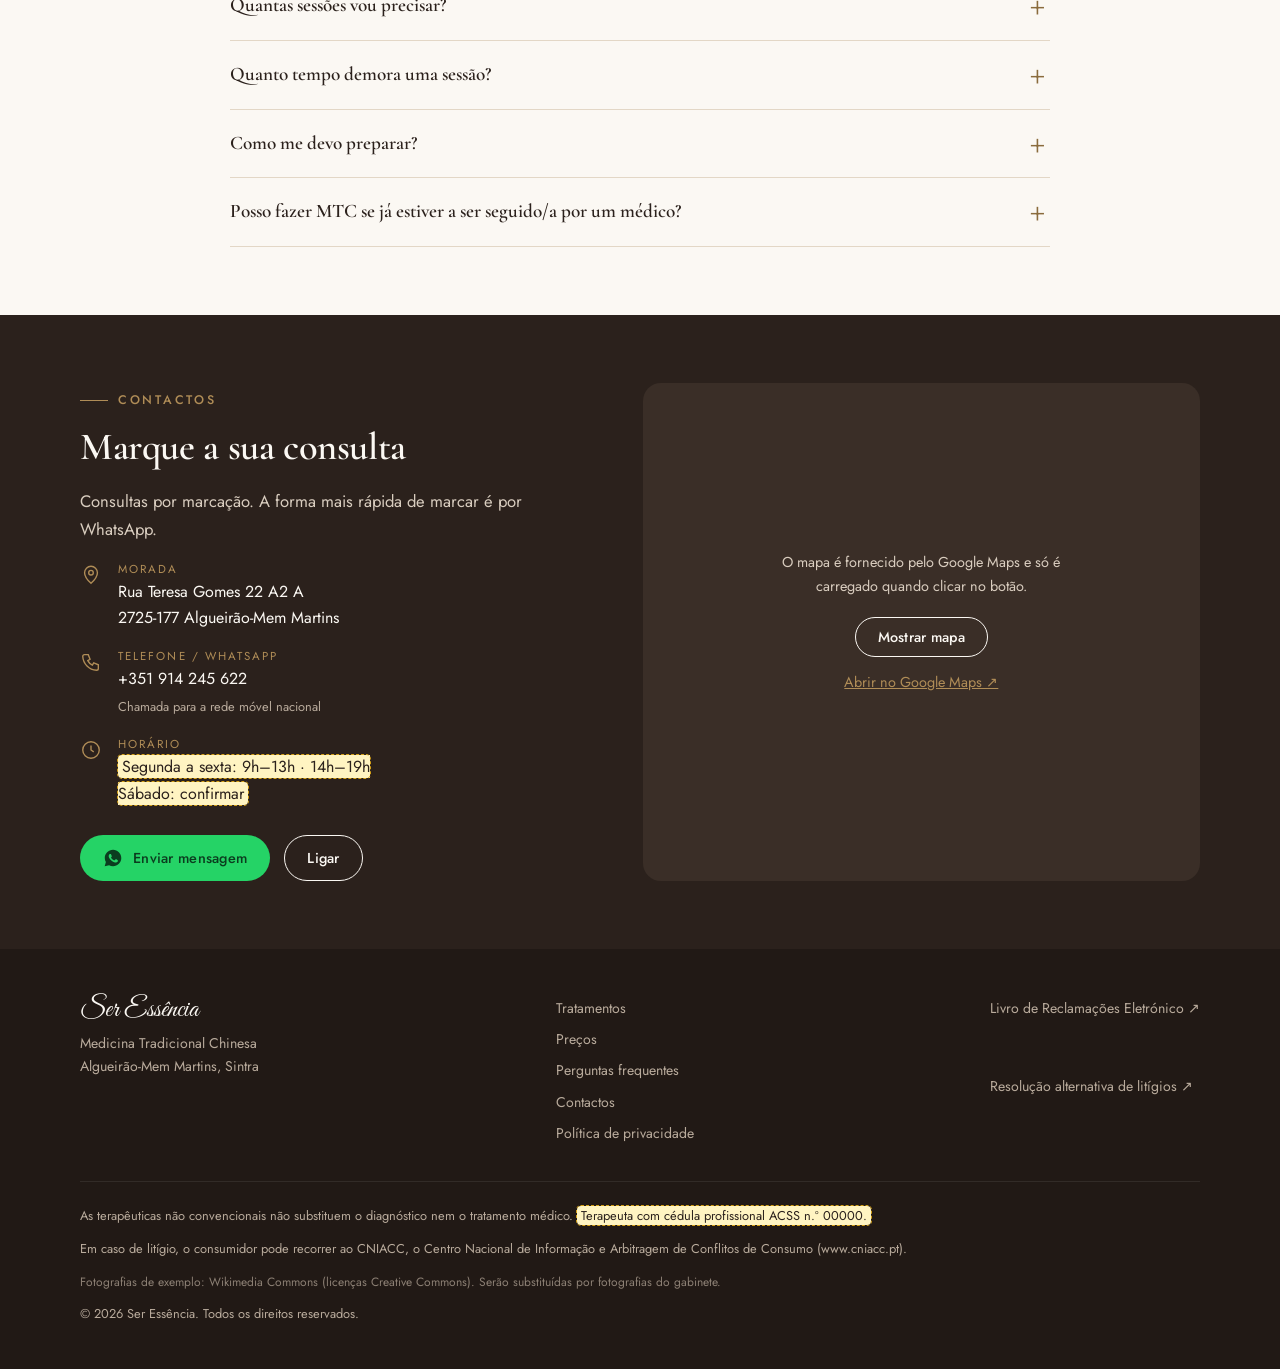
==== commit 466f9042: "Add files via upload" ====
--- a/modelo-1-completo.html
+++ b/modelo-1-completo.html
@@ -90,7 +90,7 @@
         <div class="reveal">
           <span class="eyebrow">Algueirão-Mem Martins · Sintra</span>
           <h1>Reencontre o equilíbrio do <em>corpo</em> e da <em>mente</em></h1>
-          <p class="lead">Acupuntura e terapias de Medicina Tradicional Chinesa num espaço calmo e acolhedor, com um plano pensado para si.</p>
+          <p class="lead">Acupuntura e terapias de Medicina Tradicional Chinesa num espaço calmo, com um plano feito para cada pessoa.</p>
           <div class="hero-actions">
             <a class="btn btn-primary" href="https://wa.me/351914245622?text=Ol%C3%A1!%20Gostaria%20de%20marcar%20uma%20consulta." target="_blank" rel="noopener">
               <svg viewBox="0 0 24 24" fill="currentColor" aria-hidden="true"><path d="M12.04 2C6.58 2 2.13 6.45 2.13 11.91c0 1.75.46 3.45 1.32 4.95L2.05 22l5.25-1.38c1.45.79 3.08 1.21 4.74 1.21 5.46 0 9.91-4.45 9.91-9.91C21.95 6.45 17.5 2 12.04 2zm5.8 14.02c-.24.68-1.42 1.31-1.96 1.36-.5.05-.97.24-3.27-.68-2.77-1.09-4.52-3.92-4.66-4.1-.13-.18-1.11-1.48-1.11-2.83 0-1.34.7-2 .95-2.28.25-.27.54-.34.72-.34h.52c.17 0 .39-.06.61.47.24.55.79 1.9.86 2.04.07.14.11.3.02.48-.09.18-.13.29-.27.45-.13.16-.28.35-.4.47-.13.13-.27.28-.12.55.16.27.7 1.15 1.5 1.86 1.03.92 1.9 1.2 2.17 1.34.27.13.43.11.59-.07.16-.18.68-.79.86-1.06.18-.27.36-.23.61-.14.25.09 1.58.75 1.85.88.27.14.45.2.52.32.07.11.07.66-.17 1.34z"/></svg>
@@ -118,15 +118,14 @@
         <div class="reveal">
           <span class="eyebrow">O que é a MTC</span>
           <h2>Uma medicina com mais de dois mil anos</h2>
-          <p class="lead">A Medicina Tradicional Chinesa olha para a pessoa como um todo. Em vez de tratar apenas o sintoma, procura compreender o que está na sua origem.</p>
+          <p class="lead">A Medicina Tradicional Chinesa olha para a pessoa como um todo e procura perceber de onde vêm as queixas.</p>
           <p>Segundo a MTC, a saúde depende da circulação harmoniosa da energia vital, o <em>Qi</em>, e do equilíbrio entre <em>Yin</em> e <em>Yang</em>. Quando esse equilíbrio se perde, surgem dores, cansaço, ansiedade ou outras queixas. O objetivo do tratamento é ajudar o organismo a recuperar esse equilíbrio de forma natural.</p>
         </div>
         <div class="reveal">
-          <blockquote class="quote">“Cuidar da saúde é cuidar da sua essência.”</blockquote>
           <div class="pillars">
             <div class="pillar"><h3>Holística</h3><p>Avalia o corpo, as emoções e o estilo de vida em conjunto.</p></div>
             <div class="pillar"><h3>Personalizada</h3><p>Cada plano é ajustado à pessoa e à fase em que está.</p></div>
-            <div class="pillar"><h3>Preventiva</h3><p>Ajuda a manter o bem-estar, não só a tratar queixas.</p></div>
+            <div class="pillar"><h3>Preventiva</h3><p>Também se faz para manter o bem-estar, sem haver queixas.</p></div>
             <div class="pillar"><h3>Complementar</h3><p>Pode ser feita em paralelo com o acompanhamento médico.</p></div>
           </div>
         </div>
@@ -139,7 +138,7 @@
         <div class="section-head center reveal">
           <span class="eyebrow">O espaço</span>
           <h2>Um lugar para abrandar</h2>
-          <p class="lead">Um gabinete acolhedor, pensado para o seu conforto desde o momento em que entra.</p>
+          <p class="lead">O gabinete fica em Algueirão-Mem Martins e as consultas são só por marcação.</p>
         </div>
         <div class="gallery-grid reveal">
           <div class="photo"><img src="https://thumb.wikimedia.org/wikipedia/commons/thumb/d/d9/YHI_Spa_treatment_room_at_Paradisus_by_Meli%C3%A1_Bali.jpg/1280px-YHI_Spa_treatment_room_at_Paradisus_by_Meli%C3%A1_Bali.jpg" alt="Sala de tratamento" loading="lazy"></div>
@@ -248,7 +247,6 @@
           <span class="eyebrow">Quem cuida de si</span>
           <h2><span class="todo">Nome do/a terapeuta</span></h2>
           <p class="lead"><span class="todo">Breve apresentação: percurso, como chegou à Medicina Tradicional Chinesa e o que a/o motiva neste trabalho.</span></p>
-          <p>A Ser Essência nasceu da vontade de criar um espaço tranquilo onde cada pessoa é ouvida com tempo e tratada como um todo.</p>
           <ul class="credentials">
             <li><span class="todo">Formação em Medicina Tradicional Chinesa (escola, ano)</span></li>
             <li><span class="todo">Cédula profissional ACSS n.º 00000</span></li>
@@ -430,7 +428,7 @@
       </div>
       <div class="footer-legal">
         <p>As terapêuticas não convencionais não substituem o diagnóstico nem o tratamento médico. <span class="todo" style="color:#2b211c">Terapeuta com cédula profissional ACSS n.º 00000.</span></p>
-        <p>Em caso de litígio, o consumidor pode recorrer ao CNIACC – Centro Nacional de Informação e Arbitragem de Conflitos de Consumo (www.cniacc.pt).</p>
+        <p>Em caso de litígio, o consumidor pode recorrer ao CNIACC, o Centro Nacional de Informação e Arbitragem de Conflitos de Consumo (www.cniacc.pt).</p>
         <p class="photo-credit">Fotografias de exemplo: Wikimedia Commons (licenças Creative Commons). Serão substituídas por fotografias do gabinete.</p>
         <p>© <span data-year>2026</span> Ser Essência. Todos os direitos reservados.</p>
       </div>
